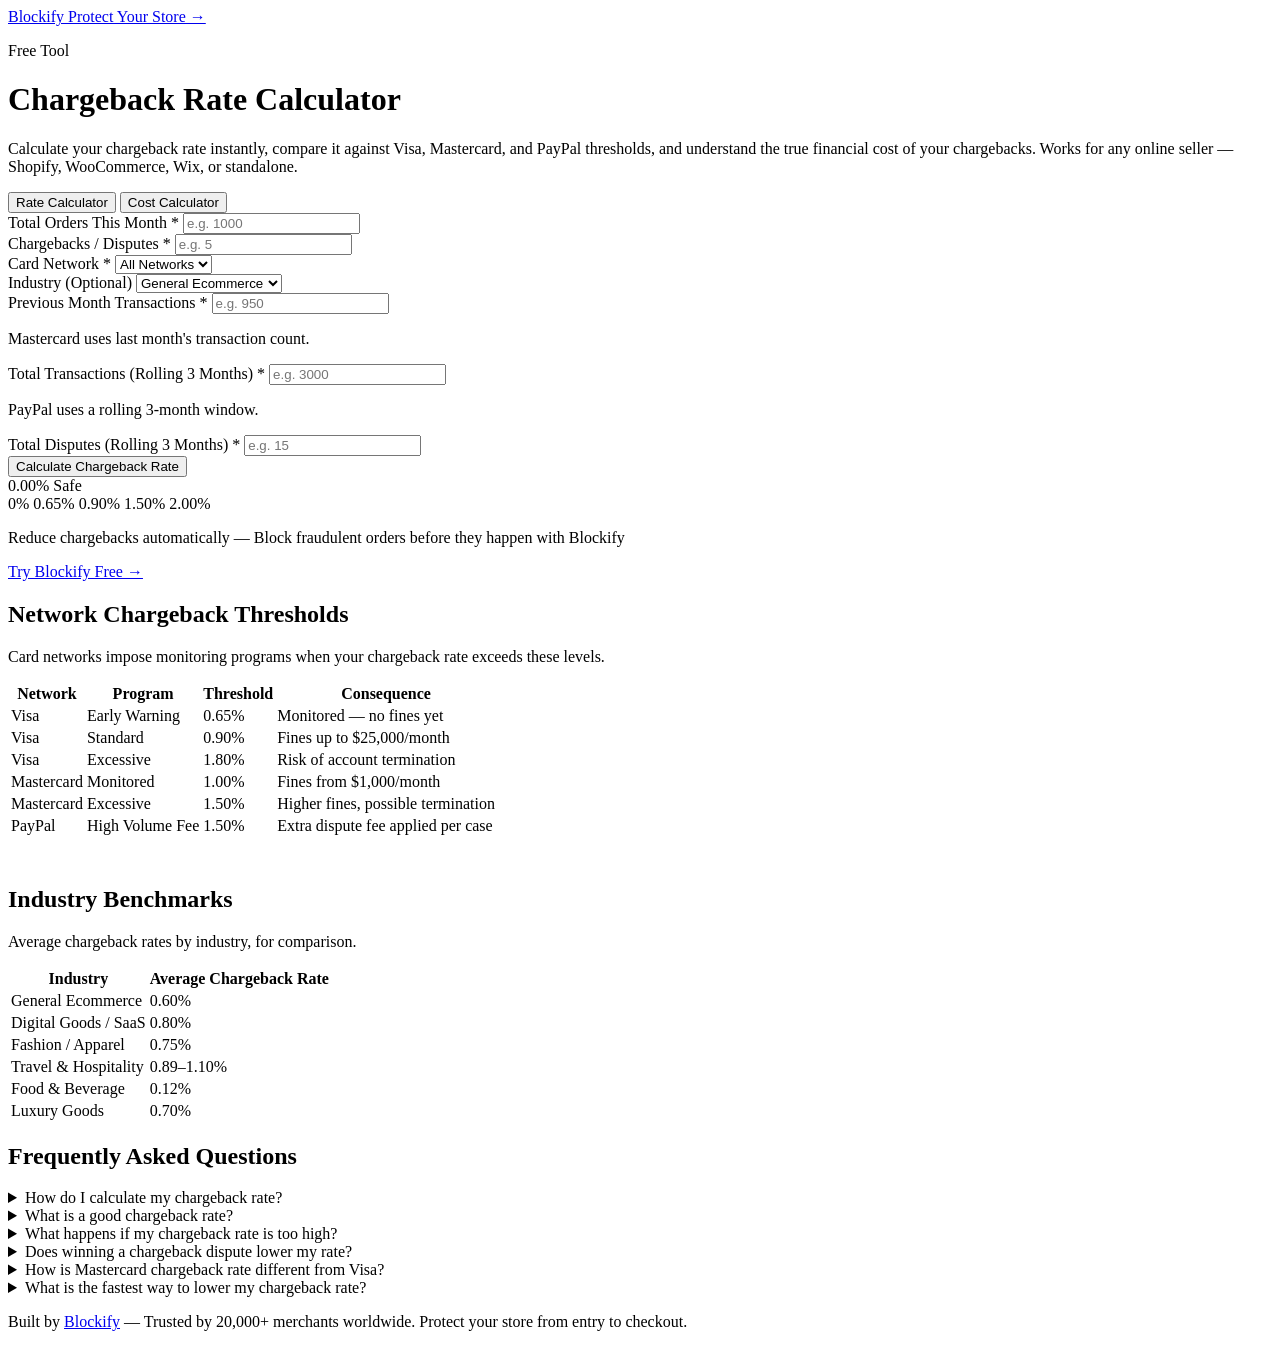
==== index.html @ bd4687a9 "feat: scaffold HTML structure and empty asset files Co-Authored-By: Claude Sonnet 4.6 <noreply@anthr" ====
<!DOCTYPE html>
<html lang="en">
<head>
  <meta charset="UTF-8">
  <meta name="viewport" content="width=device-width, initial-scale=1.0">
  <title>Chargeback Rate Calculator — Free Tool for Online Sellers | Blockify</title>
  <meta name="description" content="Calculate your chargeback rate instantly. See if you're above Visa or Mastercard thresholds. Free tool — no signup needed.">
  <meta name="robots" content="index, follow">
  <link rel="canonical" href="https://blockifyapp.com/chargeback-rate-calculator">
  <link rel="preconnect" href="https://fonts.googleapis.com">
  <link rel="preconnect" href="https://fonts.gstatic.com" crossorigin>
  <link href="https://fonts.googleapis.com/css2?family=Syne:wght@600;700;800&family=DM+Sans:wght@400;500;600;700&display=swap" rel="stylesheet">
  <link rel="stylesheet" href="css/styles.css">
</head>
<body>

  <!-- Sticky Navigation -->
  <nav class="nav" id="nav">
    <div class="nav__container">
      <a href="https://blockifyapp.com" class="nav__logo" aria-label="Blockify Home">
        <span class="nav__wordmark">Blockify</span>
      </a>
      <a href="https://apps.shopify.com/blockify" class="nav__cta" target="_blank" rel="noopener">
        Protect Your Store &rarr;
      </a>
    </div>
  </nav>

  <!-- Hero / H1 Section -->
  <header class="hero">
    <div class="container">
      <p class="hero__label">Free Tool</p>
      <h1 class="hero__title">Chargeback Rate Calculator</h1>
      <p class="hero__subtitle">
        Calculate your chargeback rate instantly, compare it against Visa, Mastercard, and PayPal thresholds, and understand the true financial cost of your chargebacks. Works for any online seller — Shopify, WooCommerce, Wix, or standalone.
      </p>
    </div>
  </header>

  <!-- Calculator Widget -->
  <main class="calculator-section">
    <div class="container">
      <div class="calculator" id="calculator">

        <!-- Tab Navigation -->
        <div class="calculator__tabs" role="tablist">
          <button class="calculator__tab calculator__tab--active" role="tab" aria-selected="true" aria-controls="panel-rate" id="tab-rate" data-tab="rate">
            Rate Calculator
          </button>
          <button class="calculator__tab" role="tab" aria-selected="false" aria-controls="panel-cost" id="tab-cost" data-tab="cost">
            Cost Calculator
          </button>
        </div>

        <!-- Tab 1: Rate Calculator -->
        <div class="calculator__panel calculator__panel--active" role="tabpanel" id="panel-rate" aria-labelledby="tab-rate">
          <form class="calculator__form" id="form-rate" novalidate>
            <div class="form-grid">

              <div class="form-group">
                <label for="total-orders" class="form-label">Total Orders This Month <span class="form-required">*</span></label>
                <input type="number" id="total-orders" class="form-input" min="0" step="1" placeholder="e.g. 1000" required>
              </div>

              <div class="form-group">
                <label for="chargebacks" class="form-label">Chargebacks / Disputes <span class="form-required">*</span></label>
                <input type="number" id="chargebacks" class="form-input" min="0" step="1" placeholder="e.g. 5" required>
              </div>

              <div class="form-group">
                <label for="card-network" class="form-label">Card Network <span class="form-required">*</span></label>
                <select id="card-network" class="form-select" required>
                  <option value="all">All Networks</option>
                  <option value="visa">Visa</option>
                  <option value="mastercard">Mastercard</option>
                  <option value="paypal">PayPal</option>
                </select>
              </div>

              <div class="form-group">
                <label for="industry" class="form-label">Industry <span class="form-optional">(Optional)</span></label>
                <select id="industry" class="form-select">
                  <option value="general">General Ecommerce</option>
                  <option value="digital">Digital Goods / SaaS</option>
                  <option value="fashion">Fashion / Apparel</option>
                  <option value="travel">Travel &amp; Hospitality</option>
                  <option value="food">Food &amp; Beverage</option>
                  <option value="luxury">Luxury Goods</option>
                </select>
              </div>

              <!-- Mastercard: previous month transactions (shown conditionally) -->
              <div class="form-group form-group--hidden" id="prev-month-group">
                <label for="prev-month-orders" class="form-label">Previous Month Transactions <span class="form-required">*</span></label>
                <input type="number" id="prev-month-orders" class="form-input" min="0" step="1" placeholder="e.g. 950">
                <p class="form-hint">Mastercard uses last month's transaction count.</p>
              </div>

              <!-- PayPal: 3-month totals (shown conditionally) -->
              <div class="form-group form-group--hidden" id="paypal-orders-group">
                <label for="paypal-total-orders" class="form-label">Total Transactions (Rolling 3 Months) <span class="form-required">*</span></label>
                <input type="number" id="paypal-total-orders" class="form-input" min="0" step="1" placeholder="e.g. 3000">
                <p class="form-hint">PayPal uses a rolling 3-month window.</p>
              </div>

              <div class="form-group form-group--hidden" id="paypal-disputes-group">
                <label for="paypal-total-disputes" class="form-label">Total Disputes (Rolling 3 Months) <span class="form-required">*</span></label>
                <input type="number" id="paypal-total-disputes" class="form-input" min="0" step="1" placeholder="e.g. 15">
              </div>

            </div>

            <button type="submit" class="btn btn--primary" id="btn-calculate-rate">Calculate Chargeback Rate</button>
          </form>

          <!-- Rate Result (hidden until calculated) -->
          <div class="result result--hidden" id="result-rate">
            <div class="result__rate">
              <span class="result__percentage" id="rate-percentage">0.00%</span>
              <span class="result__verdict" id="rate-verdict">Safe</span>
            </div>

            <!-- Visual Gauge -->
            <div class="gauge" id="rate-gauge">
              <div class="gauge__track">
                <div class="gauge__fill" id="gauge-fill"></div>
                <div class="gauge__marker" id="gauge-marker"></div>
              </div>
              <div class="gauge__labels">
                <span>0%</span>
                <span>0.65%</span>
                <span>0.90%</span>
                <span>1.50%</span>
                <span>2.00%</span>
              </div>
            </div>

            <!-- Threshold Cards -->
            <div class="threshold-cards" id="threshold-cards">
              <!-- Populated by JS -->
            </div>

            <!-- CTA Block -->
            <div class="cta-block">
              <p class="cta-block__text">Reduce chargebacks automatically — Block fraudulent orders before they happen with Blockify</p>
              <a href="https://apps.shopify.com/blockify" class="btn btn--cta" target="_blank" rel="noopener">Try Blockify Free &rarr;</a>
            </div>
          </div>
        </div>

        <!-- Tab 2: Cost Calculator -->
        <div class="calculator__panel" role="tabpanel" id="panel-cost" aria-labelledby="tab-cost" hidden>
          <form class="calculator__form" id="form-cost" novalidate>
            <div class="form-grid">

              <div class="form-group">
                <label for="monthly-revenue" class="form-label">Monthly Revenue ($) <span class="form-required">*</span></label>
                <input type="number" id="monthly-revenue" class="form-input" min="0" step="0.01" placeholder="e.g. 50000" required>
              </div>

              <div class="form-group">
                <label for="monthly-chargebacks" class="form-label">Chargebacks per Month <span class="form-required">*</span></label>
                <input type="number" id="monthly-chargebacks" class="form-input" min="0" step="1" placeholder="e.g. 10" required>
              </div>

              <div class="form-group">
                <label for="avg-order-value" class="form-label">Average Order Value ($) <span class="form-required">*</span></label>
                <input type="number" id="avg-order-value" class="form-input" min="0" step="0.01" placeholder="e.g. 75" required>
              </div>

              <div class="form-group">
                <label for="chargeback-fee" class="form-label">Chargeback Fee per Case ($) <span class="form-required">*</span></label>
                <input type="number" id="chargeback-fee" class="form-input" min="0" step="0.01" placeholder="25" value="25" required>
                <p class="form-hint">Default: $25. Stripe: $15, Banks: $25–$100.</p>
              </div>

            </div>

            <button type="submit" class="btn btn--primary" id="btn-calculate-cost">Calculate True Cost</button>
          </form>

          <!-- Cost Result (hidden until calculated) -->
          <div class="result result--hidden" id="result-cost">
            <div class="cost-cards">
              <div class="cost-card">
                <p class="cost-card__label">Direct Loss / Month</p>
                <p class="cost-card__value" id="cost-direct">$0</p>
              </div>
              <div class="cost-card cost-card--highlight">
                <p class="cost-card__label">True Cost / Month</p>
                <p class="cost-card__value" id="cost-true">$0</p>
              </div>
              <div class="cost-card">
                <p class="cost-card__label">Annual Loss Estimate</p>
                <p class="cost-card__value" id="cost-annual">$0</p>
              </div>
              <div class="cost-card">
                <p class="cost-card__label">% of Revenue Lost</p>
                <p class="cost-card__value" id="cost-revenue-pct">0%</p>
              </div>
            </div>

            <!-- Hidden Cost Info Box -->
            <div class="info-box">
              <p class="info-box__title">Why is the "true cost" so much higher?</p>
              <p class="info-box__text">
                According to LexisNexis (2024), every $1 lost to fraud actually costs merchants $4.61 when you factor in lost merchandise, shipping, processing fees, operational costs, and penalty fees. This multiplier is applied to the order value portion of each chargeback.
              </p>
            </div>

            <!-- CTA Block -->
            <div class="cta-block">
              <p class="cta-block__text">Reduce chargebacks automatically — Block fraudulent orders before they happen with Blockify</p>
              <a href="https://apps.shopify.com/blockify" class="btn btn--cta" target="_blank" rel="noopener">Try Blockify Free &rarr;</a>
            </div>
          </div>
        </div>

      </div>
    </div>
  </main>

  <!-- Reference Tables Section -->
  <section class="reference-section" id="thresholds">
    <div class="container">
      <h2 class="section-title">Network Chargeback Thresholds</h2>
      <p class="section-subtitle">Card networks impose monitoring programs when your chargeback rate exceeds these levels.</p>
      <div class="table-wrapper">
        <table class="data-table" id="table-thresholds">
          <thead>
            <tr>
              <th>Network</th>
              <th>Program</th>
              <th>Threshold</th>
              <th>Consequence</th>
            </tr>
          </thead>
          <tbody>
            <tr>
              <td>Visa</td>
              <td>Early Warning</td>
              <td>0.65%</td>
              <td>Monitored — no fines yet</td>
            </tr>
            <tr>
              <td>Visa</td>
              <td>Standard</td>
              <td>0.90%</td>
              <td>Fines up to $25,000/month</td>
            </tr>
            <tr>
              <td>Visa</td>
              <td>Excessive</td>
              <td>1.80%</td>
              <td>Risk of account termination</td>
            </tr>
            <tr>
              <td>Mastercard</td>
              <td>Monitored</td>
              <td>1.00%</td>
              <td>Fines from $1,000/month</td>
            </tr>
            <tr>
              <td>Mastercard</td>
              <td>Excessive</td>
              <td>1.50%</td>
              <td>Higher fines, possible termination</td>
            </tr>
            <tr>
              <td>PayPal</td>
              <td>High Volume Fee</td>
              <td>1.50%</td>
              <td>Extra dispute fee applied per case</td>
            </tr>
          </tbody>
        </table>
      </div>

      <h2 class="section-title" style="margin-top: 3rem;">Industry Benchmarks</h2>
      <p class="section-subtitle">Average chargeback rates by industry, for comparison.</p>
      <div class="table-wrapper">
        <table class="data-table" id="table-benchmarks">
          <thead>
            <tr>
              <th>Industry</th>
              <th>Average Chargeback Rate</th>
            </tr>
          </thead>
          <tbody>
            <tr><td>General Ecommerce</td><td>0.60%</td></tr>
            <tr><td>Digital Goods / SaaS</td><td>0.80%</td></tr>
            <tr><td>Fashion / Apparel</td><td>0.75%</td></tr>
            <tr><td>Travel &amp; Hospitality</td><td>0.89–1.10%</td></tr>
            <tr><td>Food &amp; Beverage</td><td>0.12%</td></tr>
            <tr><td>Luxury Goods</td><td>0.70%</td></tr>
          </tbody>
        </table>
      </div>
    </div>
  </section>

  <!-- FAQ Section -->
  <section class="faq-section" id="faq">
    <div class="container">
      <h2 class="section-title">Frequently Asked Questions</h2>
      <div class="faq-list" id="faq-list">

        <details class="faq-item">
          <summary class="faq-question">How do I calculate my chargeback rate?</summary>
          <p class="faq-answer">Divide the number of chargebacks by the total number of transactions in the same period, then multiply by 100. Visa uses the current month's transactions; Mastercard uses the previous month's count.</p>
        </details>

        <details class="faq-item">
          <summary class="faq-question">What is a good chargeback rate?</summary>
          <p class="faq-answer">For most ecommerce sellers, keeping your rate below 0.65% is the safe zone. Between 0.65% and 0.90% is a warning zone for Visa. Above 0.90% places you in Visa's standard monitoring program, which carries financial penalties.</p>
        </details>

        <details class="faq-item">
          <summary class="faq-question">What happens if my chargeback rate is too high?</summary>
          <p class="faq-answer">Card networks place you in a monitoring program with monthly fines — Visa can charge up to $25,000/month, Mastercard starts at $1,000/month. Persistent high rates can result in your merchant account being terminated.</p>
        </details>

        <details class="faq-item">
          <summary class="faq-question">Does winning a chargeback dispute lower my rate?</summary>
          <p class="faq-answer">No. Card networks count every chargeback filed against you, regardless of outcome. This is why preventing chargebacks from being filed in the first place is far more valuable than winning disputes after the fact.</p>
        </details>

        <details class="faq-item">
          <summary class="faq-question">How is Mastercard chargeback rate different from Visa?</summary>
          <p class="faq-answer">Mastercard divides chargebacks filed this month by transactions processed last month. Visa divides chargebacks this month by transactions this month. This means a sudden increase in orders (e.g. after a sale) can cause your Mastercard rate to spike the following month.</p>
        </details>

        <details class="faq-item">
          <summary class="faq-question">What is the fastest way to lower my chargeback rate?</summary>
          <p class="faq-answer">Block high-risk orders before fulfillment using fraud prevention tools, use IP and email verification at checkout, set up chargeback alert services to refund before disputes escalate, and ensure clear billing descriptors so customers recognize charges.</p>
        </details>

      </div>
    </div>
  </section>

  <!-- Footer -->
  <footer class="footer">
    <div class="container">
      <p class="footer__text">
        Built by <a href="https://blockifyapp.com" class="footer__link">Blockify</a> — Trusted by 20,000+ merchants worldwide. Protect your store from entry to checkout.
      </p>
    </div>
  </footer>

  <script src="js/thresholds.js"></script>
  <script src="js/calculator.js"></script>
  <script src="js/analytics.js"></script>
  <script src="js/ui.js"></script>

</body>
</html>
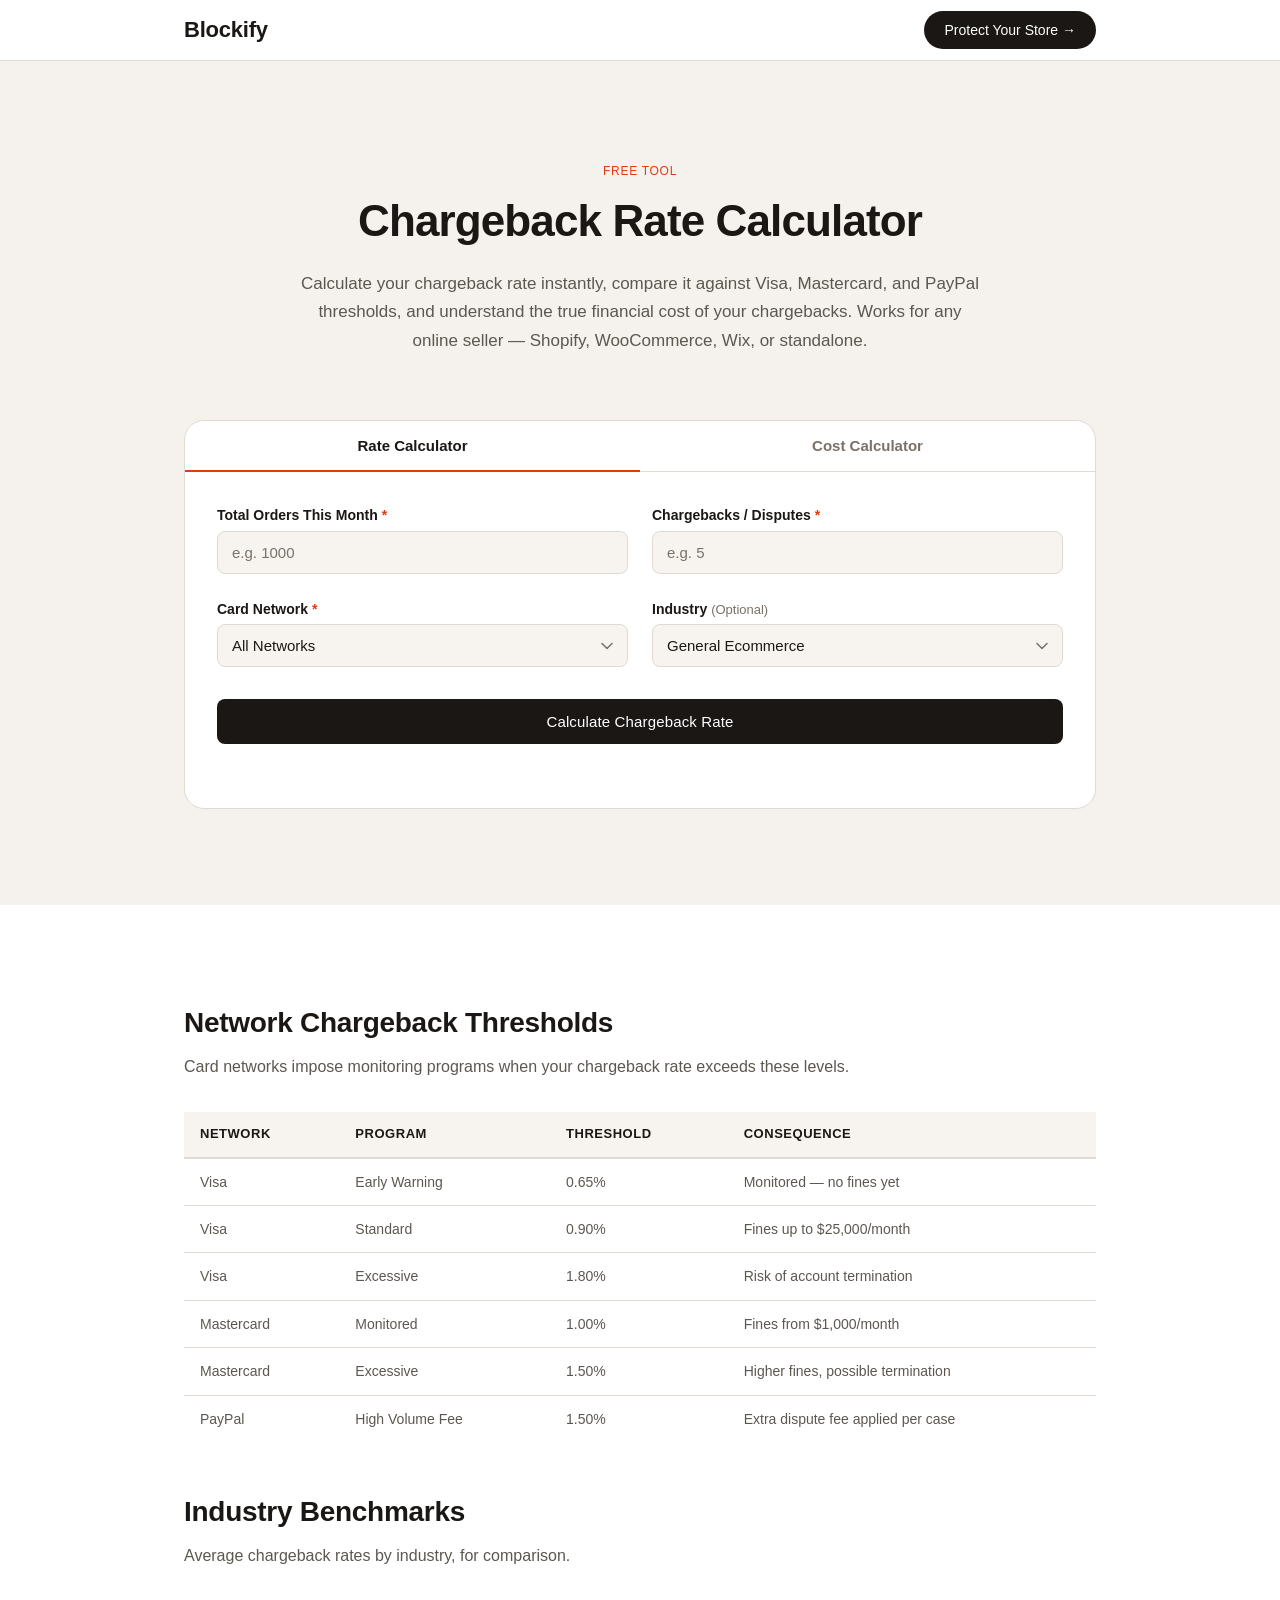
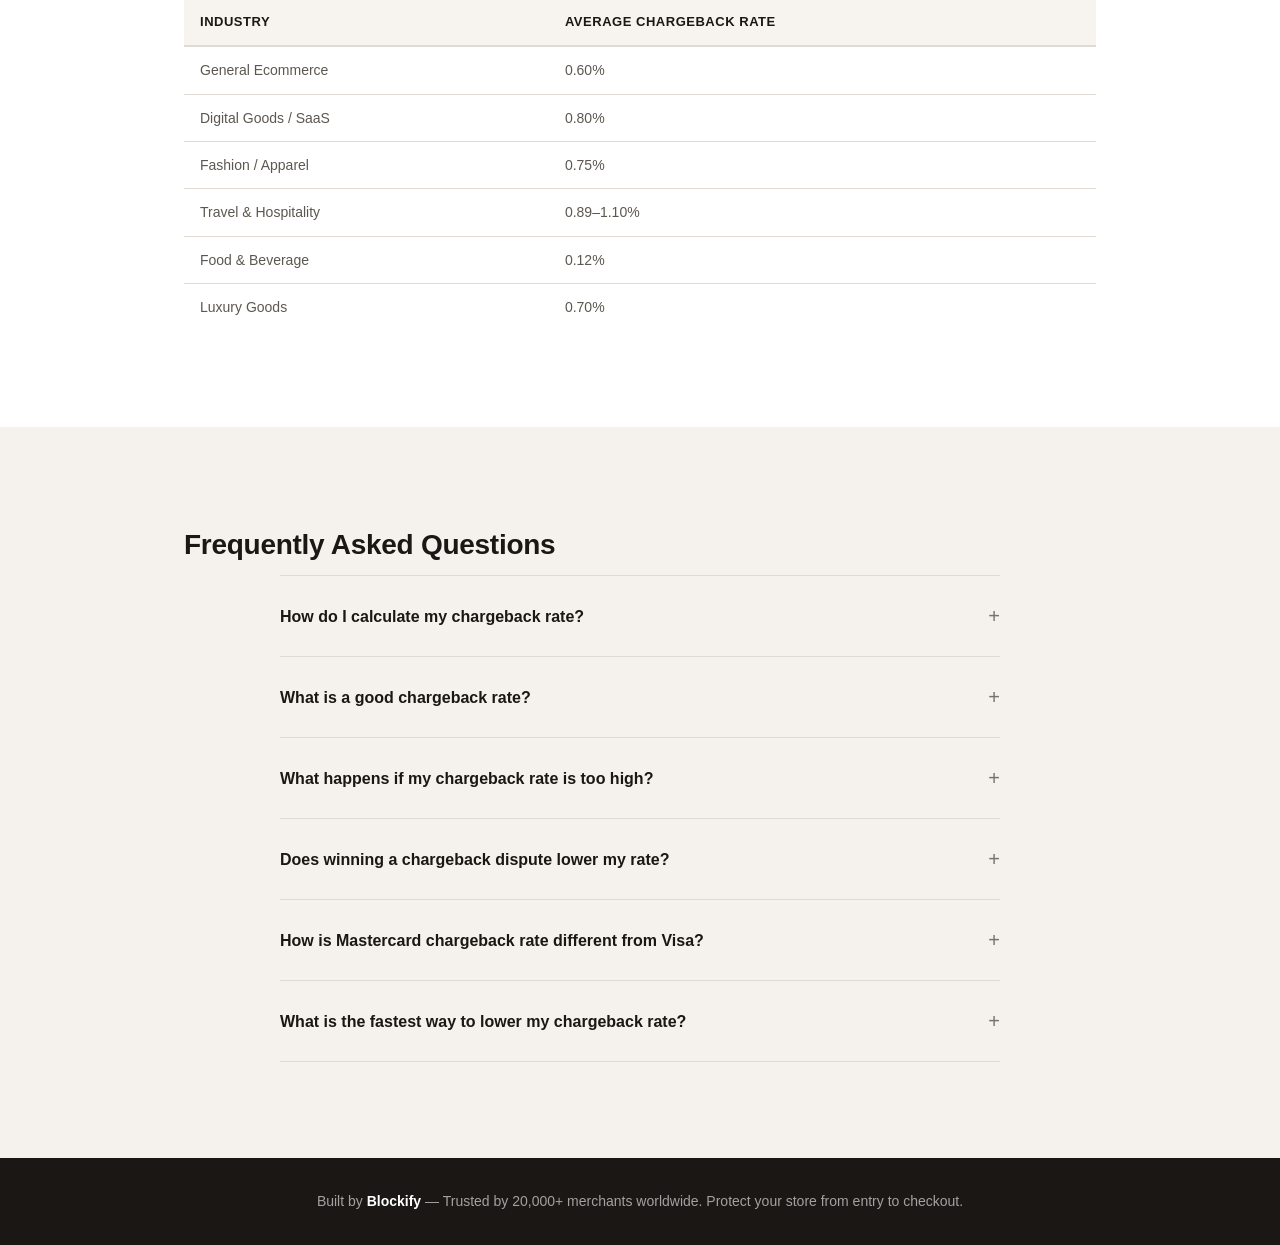
==== commit 2302f289: "fix: suppress favicon 404 with empty data URI" ====
--- a/index.html
+++ b/index.html
@@ -10,6 +10,7 @@
   <link rel="preconnect" href="https://fonts.googleapis.com">
   <link rel="preconnect" href="https://fonts.gstatic.com" crossorigin>
   <link href="https://fonts.googleapis.com/css2?family=Syne:wght@600;700;800&family=DM+Sans:wght@400;500;600;700&display=swap" rel="stylesheet">
+  <link rel="icon" href="data:,">
   <link rel="stylesheet" href="css/styles.css">
 </head>
 <body>
--- a/css/styles.css
+++ b/css/styles.css
@@ -0,0 +1,811 @@
+/* ============================================================
+   Blockify Chargeback Rate Calculator — Styles
+   Brand: Blockify Brand Guidelines v1.0
+   Fonts: Syne (headings), DM Sans (body)
+   ============================================================ */
+
+/* ── CSS Custom Properties (Brand Tokens) ── */
+
+:root {
+  /* Primary */
+  --ink: #1A1714;
+  --accent-orange: #E8390E;
+  --bg: #F5F2ED;
+  --white: #FFFFFF;
+
+  /* Secondary */
+  --text-muted: #7A7168;
+  --border: #E0DAD2;
+  --success: #1A7F4E;
+  --info-blue: #185FA5;
+  --ink-secondary: #5C5750;
+  --surface: #F7F4F0;
+
+  /* Semantic */
+  --danger: #C41C00;
+  --warning-amber: #B85C00;
+
+  /* Typography */
+  --font-display: 'Syne', sans-serif;
+  --font-body: 'DM Sans', sans-serif;
+
+  /* Spacing */
+  --space-xs: 4px;
+  --space-sm: 8px;
+  --space-md: 16px;
+  --space-lg: 24px;
+  --space-xl: 32px;
+  --space-2xl: 48px;
+  --space-3xl: 64px;
+  --space-4xl: 96px;
+
+  /* Radius */
+  --radius-sm: 8px;
+  --radius-md: 12px;
+  --radius-lg: 20px;
+}
+
+/* ── Reset ── */
+
+*,
+*::before,
+*::after {
+  box-sizing: border-box;
+  margin: 0;
+  padding: 0;
+}
+
+html {
+  scroll-behavior: smooth;
+  -webkit-font-smoothing: antialiased;
+  -moz-osx-font-smoothing: grayscale;
+}
+
+body {
+  font-family: var(--font-body);
+  font-size: 16px;
+  line-height: 1.6;
+  color: var(--ink);
+  background-color: var(--bg);
+}
+
+img, svg {
+  display: block;
+  max-width: 100%;
+}
+
+a {
+  color: var(--ink);
+  text-decoration: none;
+}
+
+/* ── Container ── */
+
+.container {
+  max-width: 960px;
+  margin: 0 auto;
+  padding: 0 var(--space-lg);
+}
+
+/* ── Navigation (Sticky) ── */
+
+.nav {
+  position: sticky;
+  top: 0;
+  z-index: 100;
+  background-color: var(--white);
+  border-bottom: 1px solid var(--border);
+}
+
+.nav__container {
+  max-width: 960px;
+  margin: 0 auto;
+  padding: 0 var(--space-lg);
+  display: flex;
+  align-items: center;
+  justify-content: space-between;
+  height: 60px;
+}
+
+.nav__logo {
+  display: flex;
+  align-items: center;
+  gap: var(--space-sm);
+}
+
+.nav__wordmark {
+  font-family: var(--font-display);
+  font-weight: 800;
+  font-size: 22px;
+  color: var(--ink);
+  letter-spacing: -0.01em;
+}
+
+.nav__cta {
+  display: inline-flex;
+  align-items: center;
+  padding: 8px 20px;
+  background-color: var(--ink);
+  color: var(--white);
+  font-family: var(--font-body);
+  font-size: 14px;
+  font-weight: 500;
+  border-radius: 99px;
+  transition: background-color 0.2s ease;
+}
+
+.nav__cta:hover {
+  background-color: var(--accent-orange);
+  color: var(--white);
+}
+
+/* ── Hero Section ── */
+
+.hero {
+  padding: var(--space-4xl) 0 var(--space-3xl);
+  text-align: center;
+}
+
+.hero__label {
+  display: inline-block;
+  font-family: var(--font-body);
+  font-size: 12px;
+  font-weight: 500;
+  text-transform: uppercase;
+  letter-spacing: 0.06em;
+  color: var(--accent-orange);
+  margin-bottom: var(--space-md);
+}
+
+.hero__title {
+  font-family: var(--font-display);
+  font-size: 44px;
+  font-weight: 800;
+  color: var(--ink);
+  letter-spacing: -0.02em;
+  line-height: 1.1;
+  margin-bottom: var(--space-lg);
+}
+
+.hero__subtitle {
+  font-size: 17px;
+  line-height: 1.7;
+  color: var(--ink-secondary);
+  max-width: 680px;
+  margin: 0 auto;
+}
+
+/* ── Calculator Section ── */
+
+.calculator-section {
+  padding: 0 0 var(--space-4xl);
+}
+
+.calculator {
+  background-color: var(--white);
+  border: 1px solid var(--border);
+  border-radius: var(--radius-lg);
+  overflow: hidden;
+}
+
+/* ── Tabs ── */
+
+.calculator__tabs {
+  display: flex;
+  border-bottom: 1px solid var(--border);
+}
+
+.calculator__tab {
+  flex: 1;
+  padding: var(--space-md) var(--space-lg);
+  font-family: var(--font-body);
+  font-size: 15px;
+  font-weight: 600;
+  color: var(--text-muted);
+  background: none;
+  border: none;
+  cursor: pointer;
+  transition: color 0.2s ease, border-color 0.2s ease;
+  border-bottom: 2px solid transparent;
+  margin-bottom: -1px;
+}
+
+.calculator__tab:hover {
+  color: var(--ink);
+}
+
+.calculator__tab--active {
+  color: var(--ink);
+  border-bottom-color: var(--accent-orange);
+}
+
+/* ── Panels ── */
+
+.calculator__panel {
+  display: none;
+  padding: var(--space-xl);
+}
+
+.calculator__panel--active {
+  display: block;
+}
+
+/* ── Form ── */
+
+.calculator__form {
+  margin-bottom: var(--space-xl);
+}
+
+.form-grid {
+  display: grid;
+  grid-template-columns: 1fr 1fr;
+  gap: var(--space-lg);
+  margin-bottom: var(--space-xl);
+}
+
+.form-group {
+  display: flex;
+  flex-direction: column;
+  gap: var(--space-xs);
+}
+
+.form-group--hidden {
+  display: none;
+}
+
+.form-label {
+  font-size: 14px;
+  font-weight: 600;
+  color: var(--ink);
+}
+
+.form-required {
+  color: var(--accent-orange);
+}
+
+.form-optional {
+  font-weight: 400;
+  color: var(--text-muted);
+  font-size: 13px;
+}
+
+.form-input,
+.form-select {
+  padding: 12px 14px;
+  font-family: var(--font-body);
+  font-size: 15px;
+  color: var(--ink);
+  background-color: var(--surface);
+  border: 1px solid var(--border);
+  border-radius: var(--radius-sm);
+  transition: border-color 0.2s ease, box-shadow 0.2s ease;
+  appearance: none;
+  -webkit-appearance: none;
+}
+
+.form-input:focus,
+.form-select:focus {
+  outline: none;
+  border-color: var(--accent-orange);
+  box-shadow: 0 0 0 3px rgba(232, 57, 14, 0.1);
+}
+
+.form-input::placeholder {
+  color: var(--text-muted);
+}
+
+.form-select {
+  background-image: url("data:image/svg+xml,%3Csvg xmlns='http://www.w3.org/2000/svg' width='12' height='8' fill='none'%3E%3Cpath d='M1 1.5l5 5 5-5' stroke='%237A7168' stroke-width='1.5' stroke-linecap='round' stroke-linejoin='round'/%3E%3C/svg%3E");
+  background-repeat: no-repeat;
+  background-position: right 14px center;
+  padding-right: 36px;
+}
+
+.form-hint {
+  font-size: 13px;
+  color: var(--text-muted);
+  line-height: 1.5;
+}
+
+/* ── Buttons ── */
+
+.btn {
+  display: inline-flex;
+  align-items: center;
+  justify-content: center;
+  font-family: var(--font-body);
+  font-size: 15px;
+  font-weight: 500;
+  letter-spacing: 0.01em;
+  border: none;
+  cursor: pointer;
+  transition: background-color 0.2s ease, transform 0.1s ease;
+}
+
+.btn:active {
+  transform: scale(0.98);
+}
+
+.btn--primary {
+  width: 100%;
+  padding: 14px var(--space-xl);
+  background-color: var(--ink);
+  color: var(--white);
+  border-radius: var(--radius-sm);
+}
+
+.btn--primary:hover {
+  background-color: var(--accent-orange);
+}
+
+.btn--cta {
+  padding: 14px 28px;
+  background-color: var(--accent-orange);
+  color: var(--white);
+  border-radius: var(--radius-sm);
+  font-weight: 600;
+}
+
+.btn--cta:hover {
+  background-color: #d03009;
+}
+
+/* ── Results ── */
+
+.result {
+  padding-top: var(--space-xl);
+  border-top: 1px solid var(--border);
+}
+
+.result--hidden {
+  display: none;
+}
+
+.result__rate {
+  text-align: center;
+  margin-bottom: var(--space-xl);
+}
+
+.result__percentage {
+  display: block;
+  font-family: var(--font-display);
+  font-size: 56px;
+  font-weight: 800;
+  line-height: 1.1;
+  letter-spacing: -0.02em;
+}
+
+.result__percentage--success { color: var(--success); }
+.result__percentage--warning { color: var(--warning-amber); }
+.result__percentage--danger  { color: var(--danger); }
+.result__percentage--muted   { color: var(--text-muted); }
+
+.result__verdict {
+  display: inline-block;
+  margin-top: var(--space-sm);
+  font-size: 16px;
+  font-weight: 600;
+  padding: 6px 16px;
+  border-radius: 99px;
+}
+
+.result__verdict--success {
+  color: var(--success);
+  background-color: rgba(26, 127, 78, 0.08);
+}
+
+.result__verdict--warning {
+  color: var(--warning-amber);
+  background-color: rgba(184, 92, 0, 0.08);
+}
+
+.result__verdict--danger {
+  color: var(--danger);
+  background-color: rgba(196, 28, 0, 0.08);
+}
+
+.result__verdict--muted {
+  color: var(--text-muted);
+  background-color: var(--surface);
+}
+
+/* ── Gauge ── */
+
+.gauge {
+  margin-bottom: var(--space-xl);
+}
+
+.gauge__track {
+  position: relative;
+  height: 12px;
+  background-color: var(--surface);
+  border-radius: 99px;
+  overflow: visible;
+}
+
+.gauge__fill {
+  position: absolute;
+  top: 0;
+  left: 0;
+  height: 100%;
+  border-radius: 99px;
+  transition: width 0.6s ease;
+}
+
+.gauge__fill--success { background-color: var(--success); }
+.gauge__fill--warning { background-color: var(--warning-amber); }
+.gauge__fill--danger  { background-color: var(--danger); }
+
+.gauge__marker {
+  position: absolute;
+  top: -4px;
+  width: 4px;
+  height: 20px;
+  background-color: var(--ink);
+  border-radius: 2px;
+  transform: translateX(-50%);
+  transition: left 0.6s ease;
+}
+
+.gauge__labels {
+  display: flex;
+  justify-content: space-between;
+  margin-top: var(--space-sm);
+  font-size: 12px;
+  color: var(--text-muted);
+}
+
+/* ── Threshold Cards ── */
+
+.threshold-cards {
+  display: grid;
+  grid-template-columns: repeat(auto-fit, minmax(180px, 1fr));
+  gap: var(--space-md);
+  margin-bottom: var(--space-xl);
+}
+
+.threshold-card {
+  padding: var(--space-md);
+  border-radius: var(--radius-md);
+  border: 1px solid var(--border);
+  text-align: center;
+}
+
+.threshold-card--below {
+  background-color: rgba(26, 127, 78, 0.04);
+  border-color: rgba(26, 127, 78, 0.2);
+}
+
+.threshold-card--above {
+  background-color: rgba(196, 28, 0, 0.04);
+  border-color: rgba(196, 28, 0, 0.2);
+}
+
+.threshold-card__program {
+  font-size: 13px;
+  font-weight: 500;
+  color: var(--text-muted);
+  margin-bottom: var(--space-xs);
+}
+
+.threshold-card__rate {
+  font-family: var(--font-display);
+  font-size: 24px;
+  font-weight: 700;
+  color: var(--ink);
+  margin-bottom: var(--space-xs);
+}
+
+.threshold-card__status {
+  font-size: 13px;
+  font-weight: 600;
+}
+
+.threshold-card--below .threshold-card__status {
+  color: var(--success);
+}
+
+.threshold-card--above .threshold-card__status {
+  color: var(--danger);
+}
+
+/* ── Cost Cards ── */
+
+.cost-cards {
+  display: grid;
+  grid-template-columns: 1fr 1fr;
+  gap: var(--space-md);
+  margin-bottom: var(--space-xl);
+}
+
+.cost-card {
+  padding: var(--space-lg);
+  background-color: var(--surface);
+  border-radius: var(--radius-md);
+  text-align: center;
+}
+
+.cost-card--highlight {
+  background-color: var(--ink);
+}
+
+.cost-card__label {
+  font-size: 13px;
+  font-weight: 500;
+  color: var(--text-muted);
+  margin-bottom: var(--space-sm);
+}
+
+.cost-card--highlight .cost-card__label {
+  color: rgba(255, 255, 255, 0.7);
+}
+
+.cost-card__value {
+  font-family: var(--font-display);
+  font-size: 28px;
+  font-weight: 700;
+  color: var(--ink);
+}
+
+.cost-card--highlight .cost-card__value {
+  color: var(--accent-orange);
+}
+
+/* ── Info Box ── */
+
+.info-box {
+  padding: var(--space-lg);
+  background-color: rgba(24, 95, 165, 0.05);
+  border-left: 3px solid var(--info-blue);
+  border-radius: 0 var(--radius-sm) var(--radius-sm) 0;
+  margin-bottom: var(--space-xl);
+}
+
+.info-box__title {
+  font-size: 15px;
+  font-weight: 600;
+  color: var(--ink);
+  margin-bottom: var(--space-sm);
+}
+
+.info-box__text {
+  font-size: 14px;
+  line-height: 1.7;
+  color: var(--ink-secondary);
+}
+
+/* ── CTA Block ── */
+
+.cta-block {
+  background-color: var(--ink);
+  padding: var(--space-xl);
+  border-radius: var(--radius-md);
+  text-align: center;
+}
+
+.cta-block__text {
+  color: rgba(255, 255, 255, 0.85);
+  font-size: 16px;
+  line-height: 1.6;
+  margin-bottom: var(--space-md);
+}
+
+/* ── Reference Section ── */
+
+.reference-section {
+  padding: var(--space-4xl) 0;
+  background-color: var(--white);
+}
+
+.section-title {
+  font-family: var(--font-display);
+  font-size: 28px;
+  font-weight: 700;
+  color: var(--ink);
+  letter-spacing: -0.01em;
+  margin-bottom: var(--space-sm);
+}
+
+.section-subtitle {
+  font-size: 16px;
+  color: var(--ink-secondary);
+  margin-bottom: var(--space-xl);
+}
+
+.table-wrapper {
+  overflow-x: auto;
+  -webkit-overflow-scrolling: touch;
+}
+
+.data-table {
+  width: 100%;
+  border-collapse: collapse;
+  font-size: 14px;
+}
+
+.data-table thead {
+  background-color: var(--surface);
+}
+
+.data-table th {
+  text-align: left;
+  padding: 12px 16px;
+  font-weight: 600;
+  color: var(--ink);
+  border-bottom: 2px solid var(--border);
+  font-size: 13px;
+  text-transform: uppercase;
+  letter-spacing: 0.04em;
+}
+
+.data-table td {
+  padding: 12px 16px;
+  border-bottom: 1px solid var(--border);
+  color: var(--ink-secondary);
+}
+
+.data-table tbody tr:last-child td {
+  border-bottom: none;
+}
+
+.data-table tbody tr:hover {
+  background-color: var(--surface);
+}
+
+/* ── FAQ Section ── */
+
+.faq-section {
+  padding: var(--space-4xl) 0;
+}
+
+.faq-list {
+  max-width: 720px;
+  margin: 0 auto;
+}
+
+.faq-item {
+  border-bottom: 1px solid var(--border);
+}
+
+.faq-item:first-child {
+  border-top: 1px solid var(--border);
+}
+
+.faq-question {
+  display: flex;
+  align-items: center;
+  justify-content: space-between;
+  padding: var(--space-lg) 0;
+  font-size: 16px;
+  font-weight: 600;
+  color: var(--ink);
+  cursor: pointer;
+  list-style: none;
+}
+
+.faq-question::-webkit-details-marker {
+  display: none;
+}
+
+.faq-question::after {
+  content: '+';
+  font-size: 20px;
+  font-weight: 400;
+  color: var(--text-muted);
+  transition: transform 0.2s ease;
+  flex-shrink: 0;
+  margin-left: var(--space-md);
+}
+
+.faq-item[open] .faq-question::after {
+  content: '\2212';
+}
+
+.faq-answer {
+  padding: 0 0 var(--space-lg);
+  font-size: 15px;
+  line-height: 1.7;
+  color: var(--ink-secondary);
+}
+
+/* ── Footer ── */
+
+.footer {
+  padding: var(--space-xl) 0;
+  background-color: var(--ink);
+  text-align: center;
+}
+
+.footer__text {
+  font-size: 14px;
+  color: rgba(255, 255, 255, 0.6);
+}
+
+.footer__link {
+  color: var(--white);
+  font-weight: 600;
+  transition: color 0.2s ease;
+}
+
+.footer__link:hover {
+  color: var(--accent-orange);
+}
+
+/* ── Responsive — Mobile (max-width: 600px) ── */
+
+@media (max-width: 600px) {
+  .hero {
+    padding: var(--space-3xl) 0 var(--space-2xl);
+  }
+
+  .hero__title {
+    font-size: 32px;
+  }
+
+  .hero__subtitle {
+    font-size: 15px;
+  }
+
+  .form-grid {
+    grid-template-columns: 1fr;
+    gap: var(--space-md);
+  }
+
+  .calculator__panel {
+    padding: var(--space-lg);
+  }
+
+  .calculator__tab {
+    font-size: 14px;
+    padding: var(--space-md);
+  }
+
+  .result__percentage {
+    font-size: 44px;
+  }
+
+  .threshold-cards {
+    grid-template-columns: 1fr;
+  }
+
+  .cost-cards {
+    grid-template-columns: 1fr;
+  }
+
+  .cost-card__value {
+    font-size: 24px;
+  }
+
+  .cta-block {
+    padding: var(--space-lg);
+  }
+
+  .section-title {
+    font-size: 24px;
+  }
+
+  .data-table {
+    font-size: 13px;
+  }
+
+  .data-table th,
+  .data-table td {
+    padding: 10px 12px;
+  }
+}
+
+/* ── Responsive — Tablet (max-width: 768px) ── */
+
+@media (max-width: 768px) and (min-width: 601px) {
+  .hero__title {
+    font-size: 36px;
+  }
+
+  .form-grid {
+    grid-template-columns: 1fr 1fr;
+  }
+
+  .threshold-cards {
+    grid-template-columns: 1fr 1fr;
+  }
+}
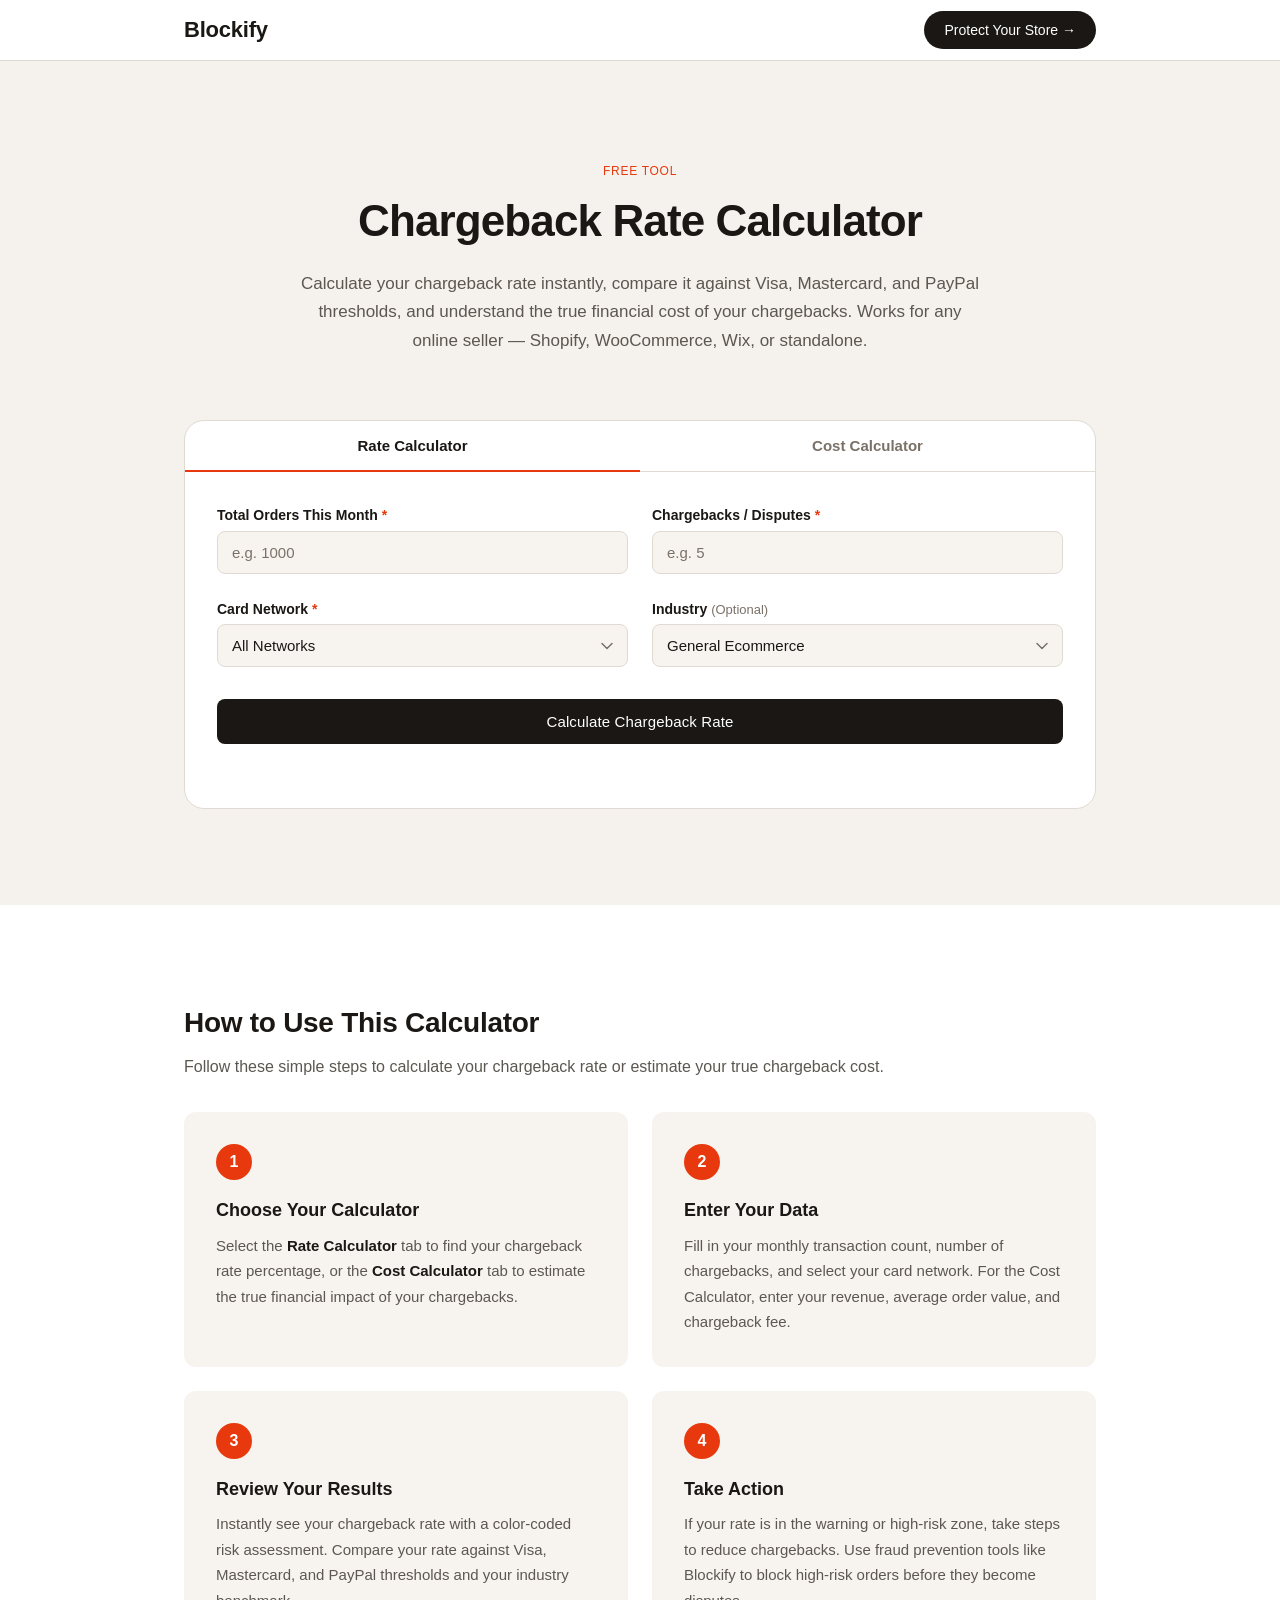
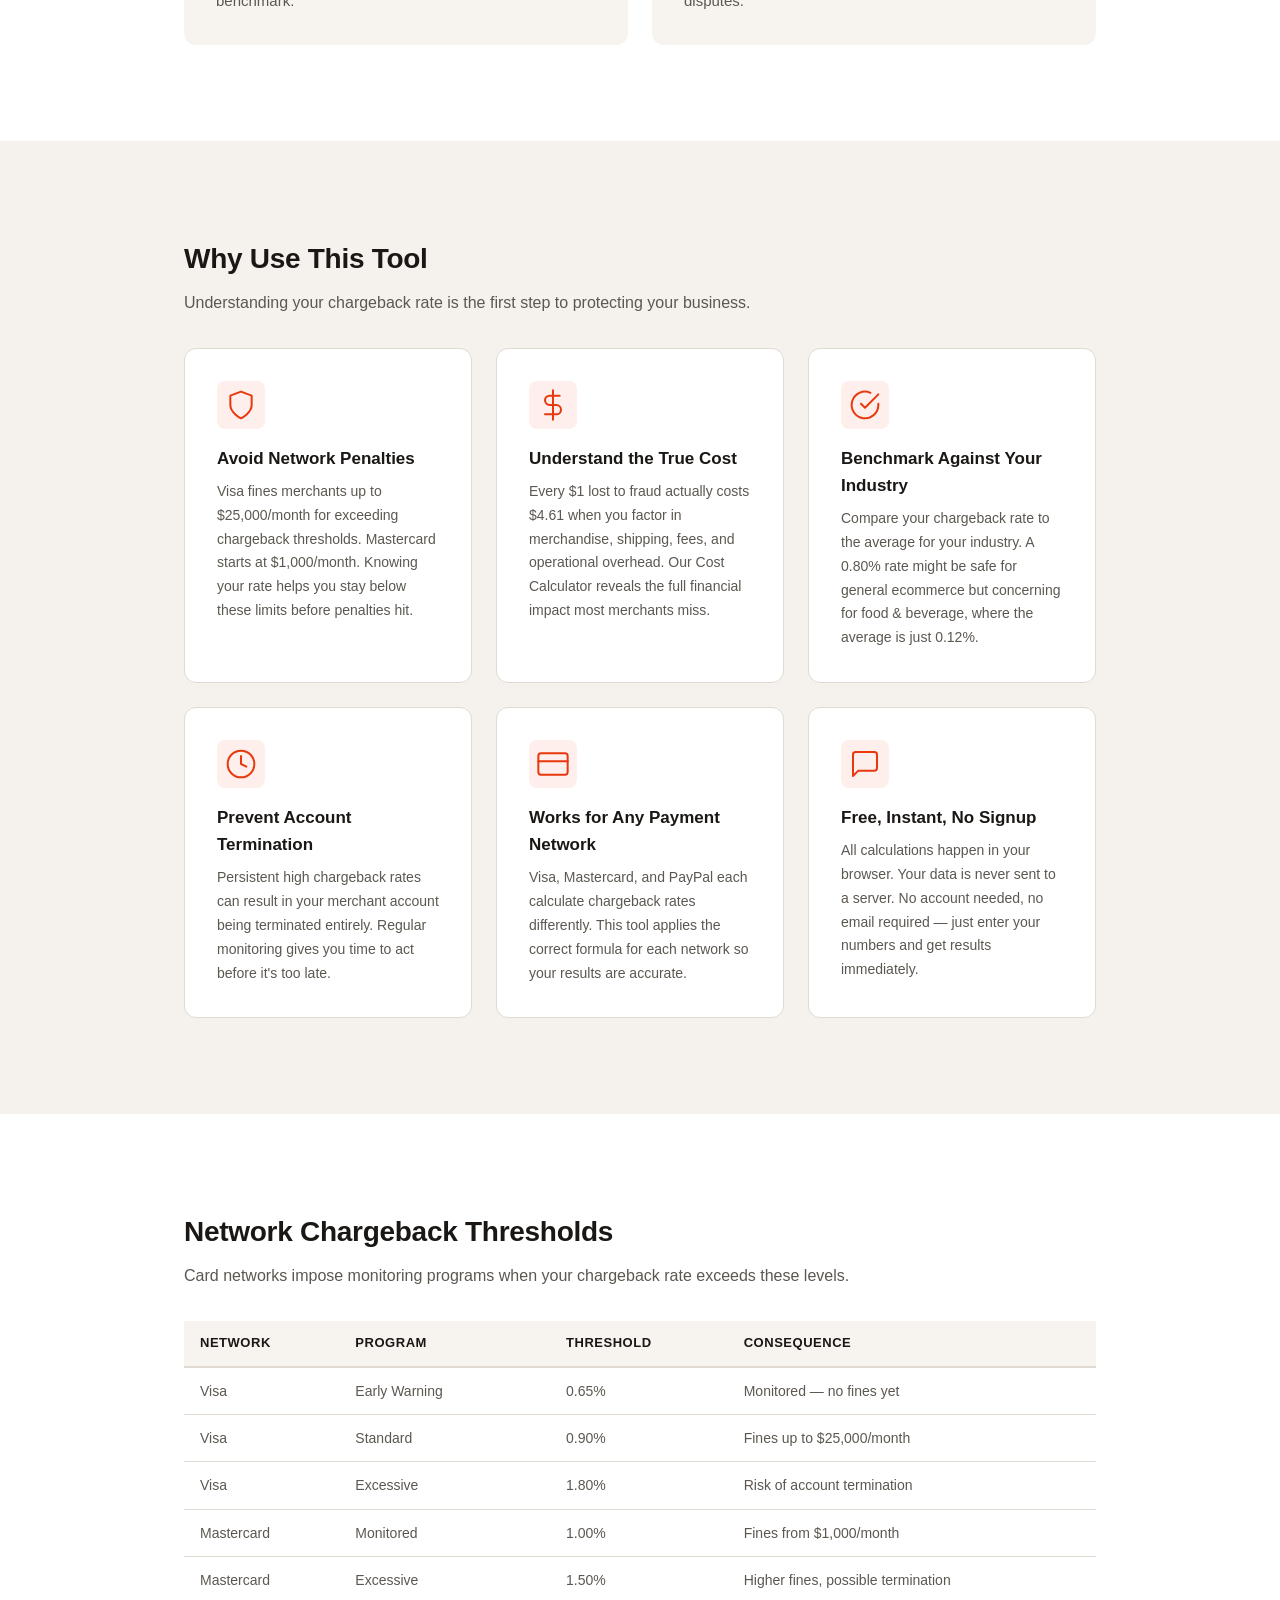
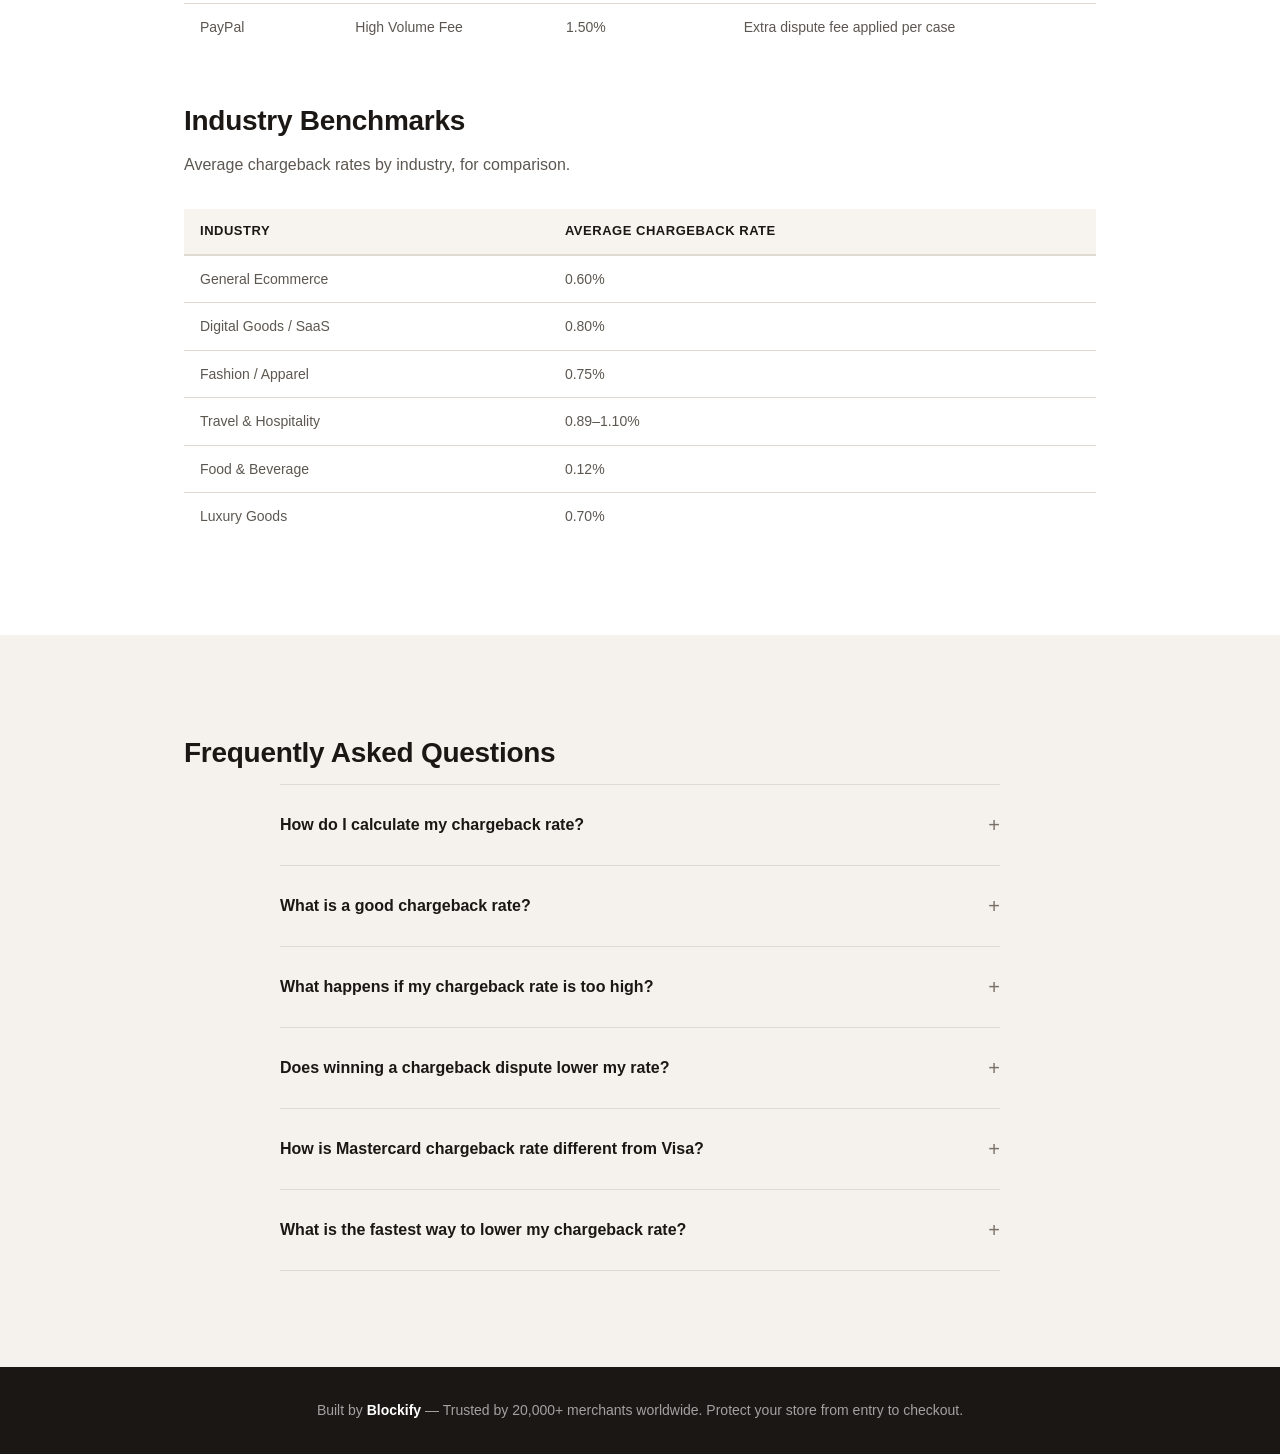
==== commit b134beec: "feat: add "How to Use" and "Why Use It" sections - How to Use: 4-step guide with numbered cards (cho" ====
--- a/index.html
+++ b/index.html
@@ -221,6 +221,100 @@
     </div>
   </main>
 
+  <!-- How to Use Section -->
+  <section class="how-to-section" id="how-to-use">
+    <div class="container">
+      <h2 class="section-title">How to Use This Calculator</h2>
+      <p class="section-subtitle">Follow these simple steps to calculate your chargeback rate or estimate your true chargeback cost.</p>
+      <div class="steps-grid">
+
+        <div class="step-card">
+          <div class="step-card__number">1</div>
+          <h3 class="step-card__title">Choose Your Calculator</h3>
+          <p class="step-card__text">Select the <strong>Rate Calculator</strong> tab to find your chargeback rate percentage, or the <strong>Cost Calculator</strong> tab to estimate the true financial impact of your chargebacks.</p>
+        </div>
+
+        <div class="step-card">
+          <div class="step-card__number">2</div>
+          <h3 class="step-card__title">Enter Your Data</h3>
+          <p class="step-card__text">Fill in your monthly transaction count, number of chargebacks, and select your card network. For the Cost Calculator, enter your revenue, average order value, and chargeback fee.</p>
+        </div>
+
+        <div class="step-card">
+          <div class="step-card__number">3</div>
+          <h3 class="step-card__title">Review Your Results</h3>
+          <p class="step-card__text">Instantly see your chargeback rate with a color-coded risk assessment. Compare your rate against Visa, Mastercard, and PayPal thresholds and your industry benchmark.</p>
+        </div>
+
+        <div class="step-card">
+          <div class="step-card__number">4</div>
+          <h3 class="step-card__title">Take Action</h3>
+          <p class="step-card__text">If your rate is in the warning or high-risk zone, take steps to reduce chargebacks. Use fraud prevention tools like Blockify to block high-risk orders before they become disputes.</p>
+        </div>
+
+      </div>
+    </div>
+  </section>
+
+  <!-- Why Use This Tool Section -->
+  <section class="why-section" id="why-use-it">
+    <div class="container">
+      <h2 class="section-title">Why Use This Tool</h2>
+      <p class="section-subtitle">Understanding your chargeback rate is the first step to protecting your business.</p>
+      <div class="why-grid">
+
+        <div class="why-card">
+          <div class="why-card__icon">
+            <svg width="32" height="32" viewBox="0 0 24 24" fill="none" stroke="currentColor" stroke-width="1.5" stroke-linecap="round" stroke-linejoin="round"><path d="M12 22s8-4 8-10V5l-8-3-8 3v7c0 6 8 10 8 10z"/></svg>
+          </div>
+          <h3 class="why-card__title">Avoid Network Penalties</h3>
+          <p class="why-card__text">Visa fines merchants up to $25,000/month for exceeding chargeback thresholds. Mastercard starts at $1,000/month. Knowing your rate helps you stay below these limits before penalties hit.</p>
+        </div>
+
+        <div class="why-card">
+          <div class="why-card__icon">
+            <svg width="32" height="32" viewBox="0 0 24 24" fill="none" stroke="currentColor" stroke-width="1.5" stroke-linecap="round" stroke-linejoin="round"><line x1="12" y1="1" x2="12" y2="23"/><path d="M17 5H9.5a3.5 3.5 0 000 7h5a3.5 3.5 0 010 7H6"/></svg>
+          </div>
+          <h3 class="why-card__title">Understand the True Cost</h3>
+          <p class="why-card__text">Every $1 lost to fraud actually costs $4.61 when you factor in merchandise, shipping, fees, and operational overhead. Our Cost Calculator reveals the full financial impact most merchants miss.</p>
+        </div>
+
+        <div class="why-card">
+          <div class="why-card__icon">
+            <svg width="32" height="32" viewBox="0 0 24 24" fill="none" stroke="currentColor" stroke-width="1.5" stroke-linecap="round" stroke-linejoin="round"><path d="M22 11.08V12a10 10 0 11-5.93-9.14"/><polyline points="22 4 12 14.01 9 11.01"/></svg>
+          </div>
+          <h3 class="why-card__title">Benchmark Against Your Industry</h3>
+          <p class="why-card__text">Compare your chargeback rate to the average for your industry. A 0.80% rate might be safe for general ecommerce but concerning for food &amp; beverage, where the average is just 0.12%.</p>
+        </div>
+
+        <div class="why-card">
+          <div class="why-card__icon">
+            <svg width="32" height="32" viewBox="0 0 24 24" fill="none" stroke="currentColor" stroke-width="1.5" stroke-linecap="round" stroke-linejoin="round"><circle cx="12" cy="12" r="10"/><polyline points="12 6 12 12 16 14"/></svg>
+          </div>
+          <h3 class="why-card__title">Prevent Account Termination</h3>
+          <p class="why-card__text">Persistent high chargeback rates can result in your merchant account being terminated entirely. Regular monitoring gives you time to act before it's too late.</p>
+        </div>
+
+        <div class="why-card">
+          <div class="why-card__icon">
+            <svg width="32" height="32" viewBox="0 0 24 24" fill="none" stroke="currentColor" stroke-width="1.5" stroke-linecap="round" stroke-linejoin="round"><rect x="1" y="4" width="22" height="16" rx="2" ry="2"/><line x1="1" y1="10" x2="23" y2="10"/></svg>
+          </div>
+          <h3 class="why-card__title">Works for Any Payment Network</h3>
+          <p class="why-card__text">Visa, Mastercard, and PayPal each calculate chargeback rates differently. This tool applies the correct formula for each network so your results are accurate.</p>
+        </div>
+
+        <div class="why-card">
+          <div class="why-card__icon">
+            <svg width="32" height="32" viewBox="0 0 24 24" fill="none" stroke="currentColor" stroke-width="1.5" stroke-linecap="round" stroke-linejoin="round"><path d="M21 15a2 2 0 01-2 2H7l-4 4V5a2 2 0 012-2h14a2 2 0 012 2z"/></svg>
+          </div>
+          <h3 class="why-card__title">Free, Instant, No Signup</h3>
+          <p class="why-card__text">All calculations happen in your browser. Your data is never sent to a server. No account needed, no email required — just enter your numbers and get results immediately.</p>
+        </div>
+
+      </div>
+    </div>
+  </section>
+
   <!-- Reference Tables Section -->
   <section class="reference-section" id="thresholds">
     <div class="container">
--- a/css/styles.css
+++ b/css/styles.css
@@ -590,6 +590,110 @@
   margin-bottom: var(--space-md);
 }
 
+/* ── How to Use Section ── */
+
+.how-to-section {
+  padding: var(--space-4xl) 0;
+  background-color: var(--white);
+}
+
+.steps-grid {
+  display: grid;
+  grid-template-columns: 1fr 1fr;
+  gap: var(--space-lg);
+}
+
+.step-card {
+  padding: var(--space-xl);
+  background-color: var(--surface);
+  border-radius: var(--radius-md);
+  position: relative;
+}
+
+.step-card__number {
+  display: inline-flex;
+  align-items: center;
+  justify-content: center;
+  width: 36px;
+  height: 36px;
+  background-color: var(--accent-orange);
+  color: var(--white);
+  font-family: var(--font-display);
+  font-size: 16px;
+  font-weight: 700;
+  border-radius: 50%;
+  margin-bottom: var(--space-md);
+}
+
+.step-card__title {
+  font-family: var(--font-display);
+  font-size: 18px;
+  font-weight: 700;
+  color: var(--ink);
+  margin-bottom: var(--space-sm);
+}
+
+.step-card__text {
+  font-size: 15px;
+  line-height: 1.7;
+  color: var(--ink-secondary);
+}
+
+.step-card__text strong {
+  color: var(--ink);
+  font-weight: 600;
+}
+
+/* ── Why Use This Tool Section ── */
+
+.why-section {
+  padding: var(--space-4xl) 0;
+}
+
+.why-grid {
+  display: grid;
+  grid-template-columns: 1fr 1fr 1fr;
+  gap: var(--space-lg);
+}
+
+.why-card {
+  padding: var(--space-xl);
+  background-color: var(--white);
+  border: 1px solid var(--border);
+  border-radius: var(--radius-md);
+  transition: border-color 0.2s ease;
+}
+
+.why-card:hover {
+  border-color: var(--accent-orange);
+}
+
+.why-card__icon {
+  display: inline-flex;
+  align-items: center;
+  justify-content: center;
+  width: 48px;
+  height: 48px;
+  background-color: rgba(232, 57, 14, 0.08);
+  color: var(--accent-orange);
+  border-radius: var(--radius-sm);
+  margin-bottom: var(--space-md);
+}
+
+.why-card__title {
+  font-family: var(--font-display);
+  font-size: 17px;
+  font-weight: 700;
+  color: var(--ink);
+  margin-bottom: var(--space-sm);
+}
+
+.why-card__text {
+  font-size: 14px;
+  line-height: 1.7;
+  color: var(--ink-secondary);
+}
+
 /* ── Reference Section ── */
 
 .reference-section {
@@ -792,6 +896,14 @@
   .data-table td {
     padding: 10px 12px;
   }
+
+  .steps-grid {
+    grid-template-columns: 1fr;
+  }
+
+  .why-grid {
+    grid-template-columns: 1fr;
+  }
 }
 
 /* ── Responsive — Tablet (max-width: 768px) ── */
@@ -808,4 +920,8 @@
   .threshold-cards {
     grid-template-columns: 1fr 1fr;
   }
-}
+
+  .why-grid {
+    grid-template-columns: 1fr 1fr;
+  }
+}
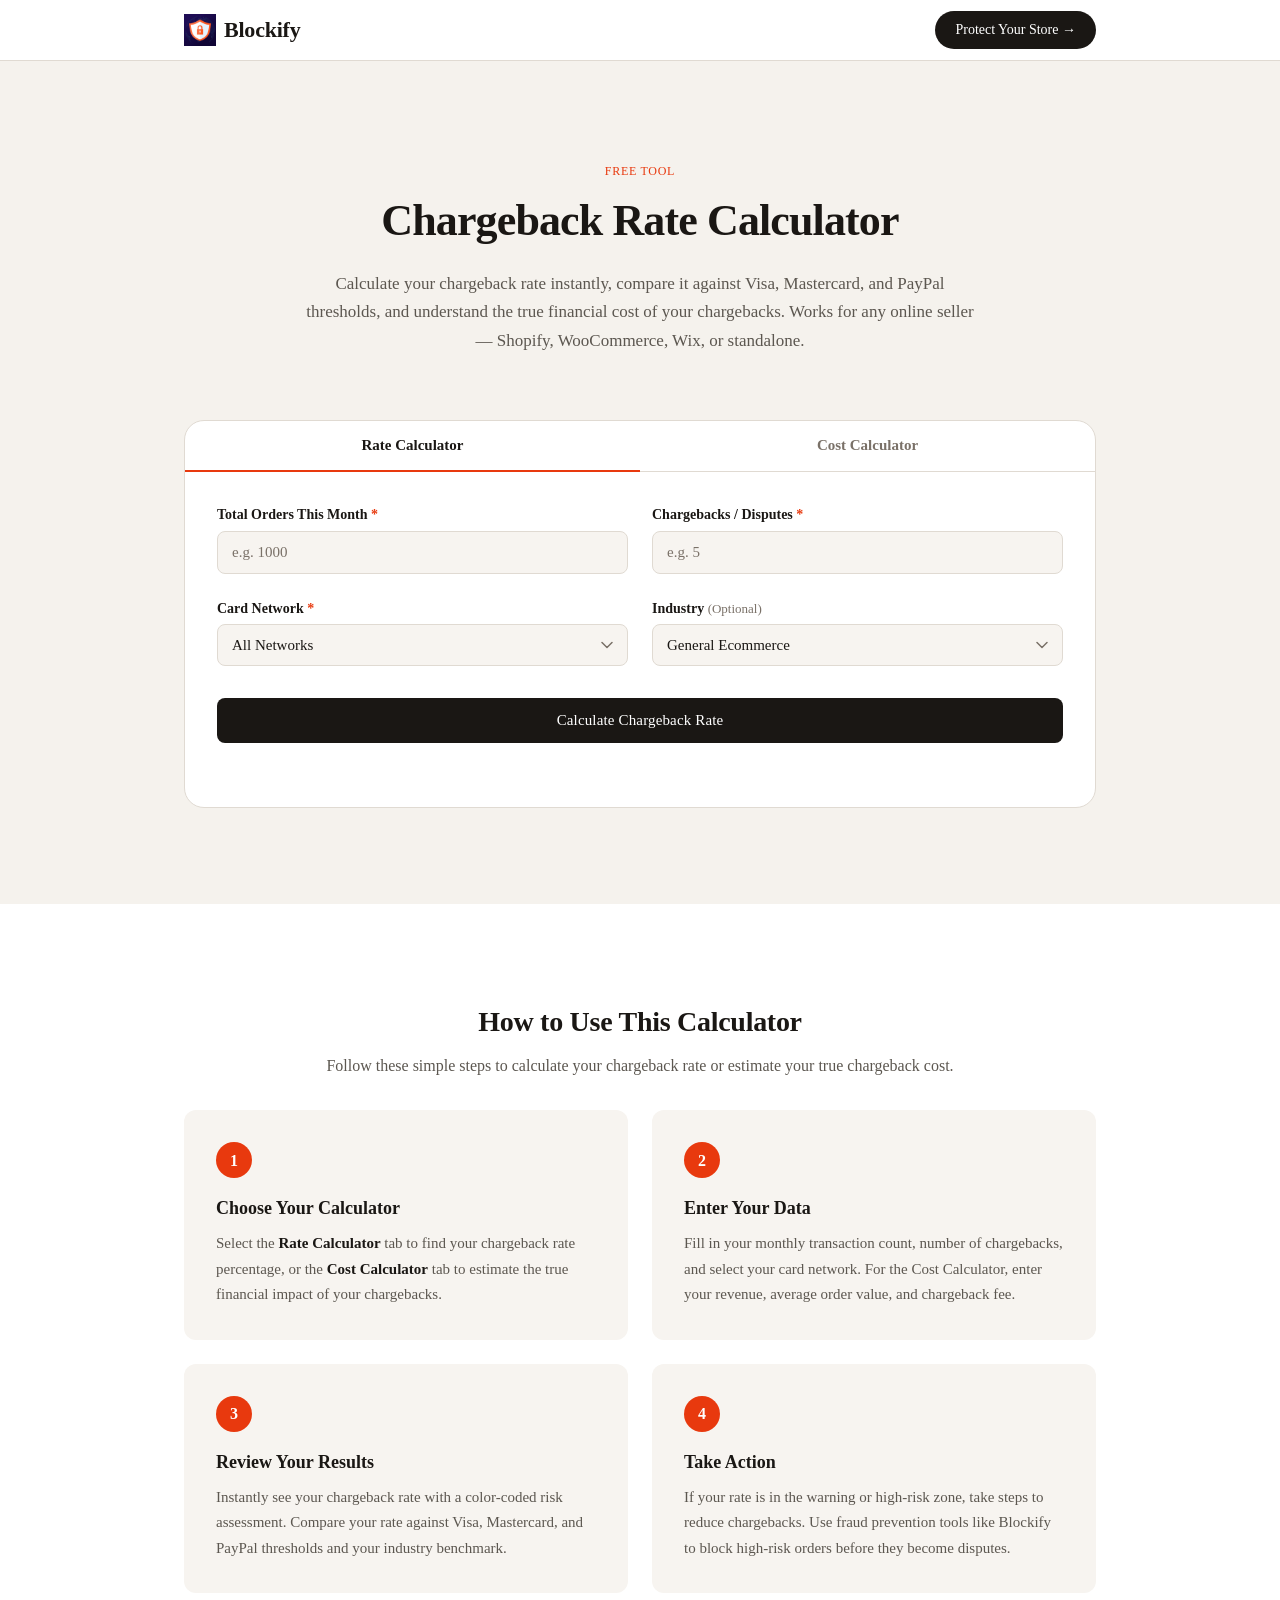
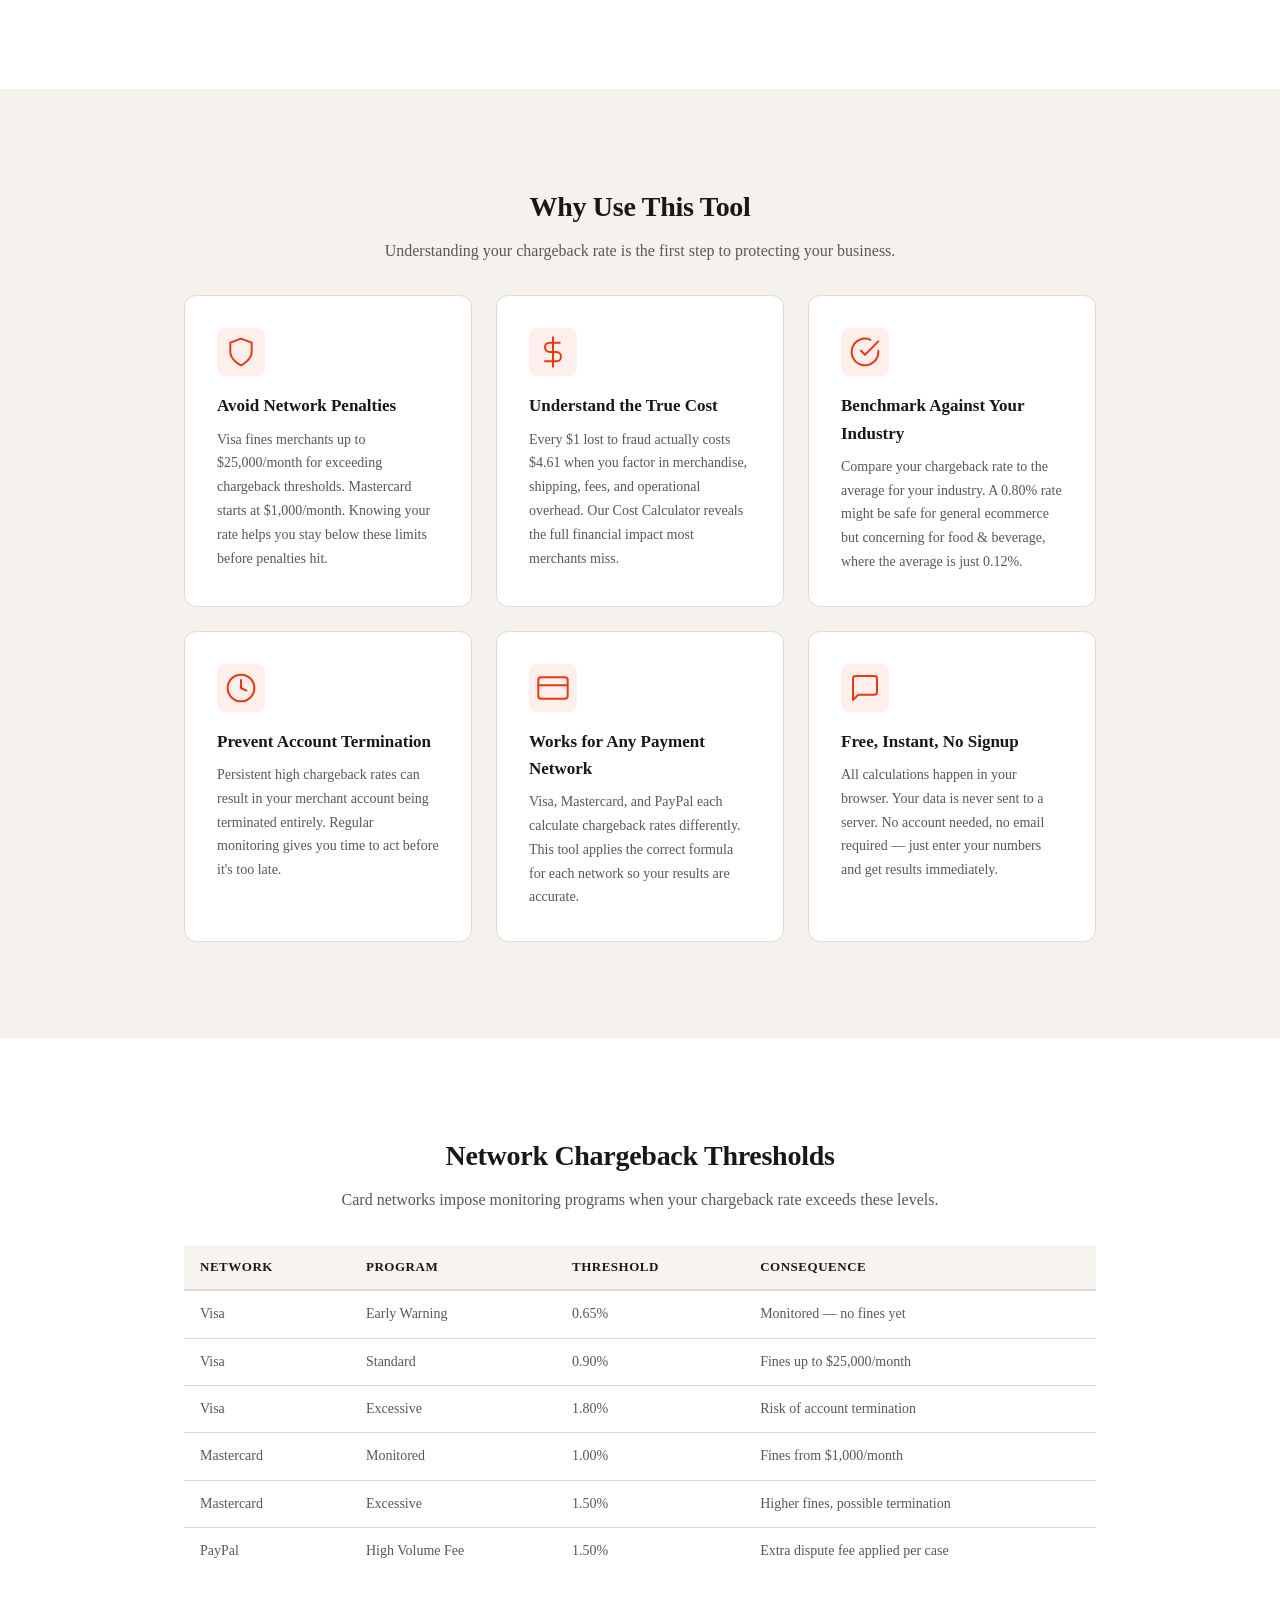
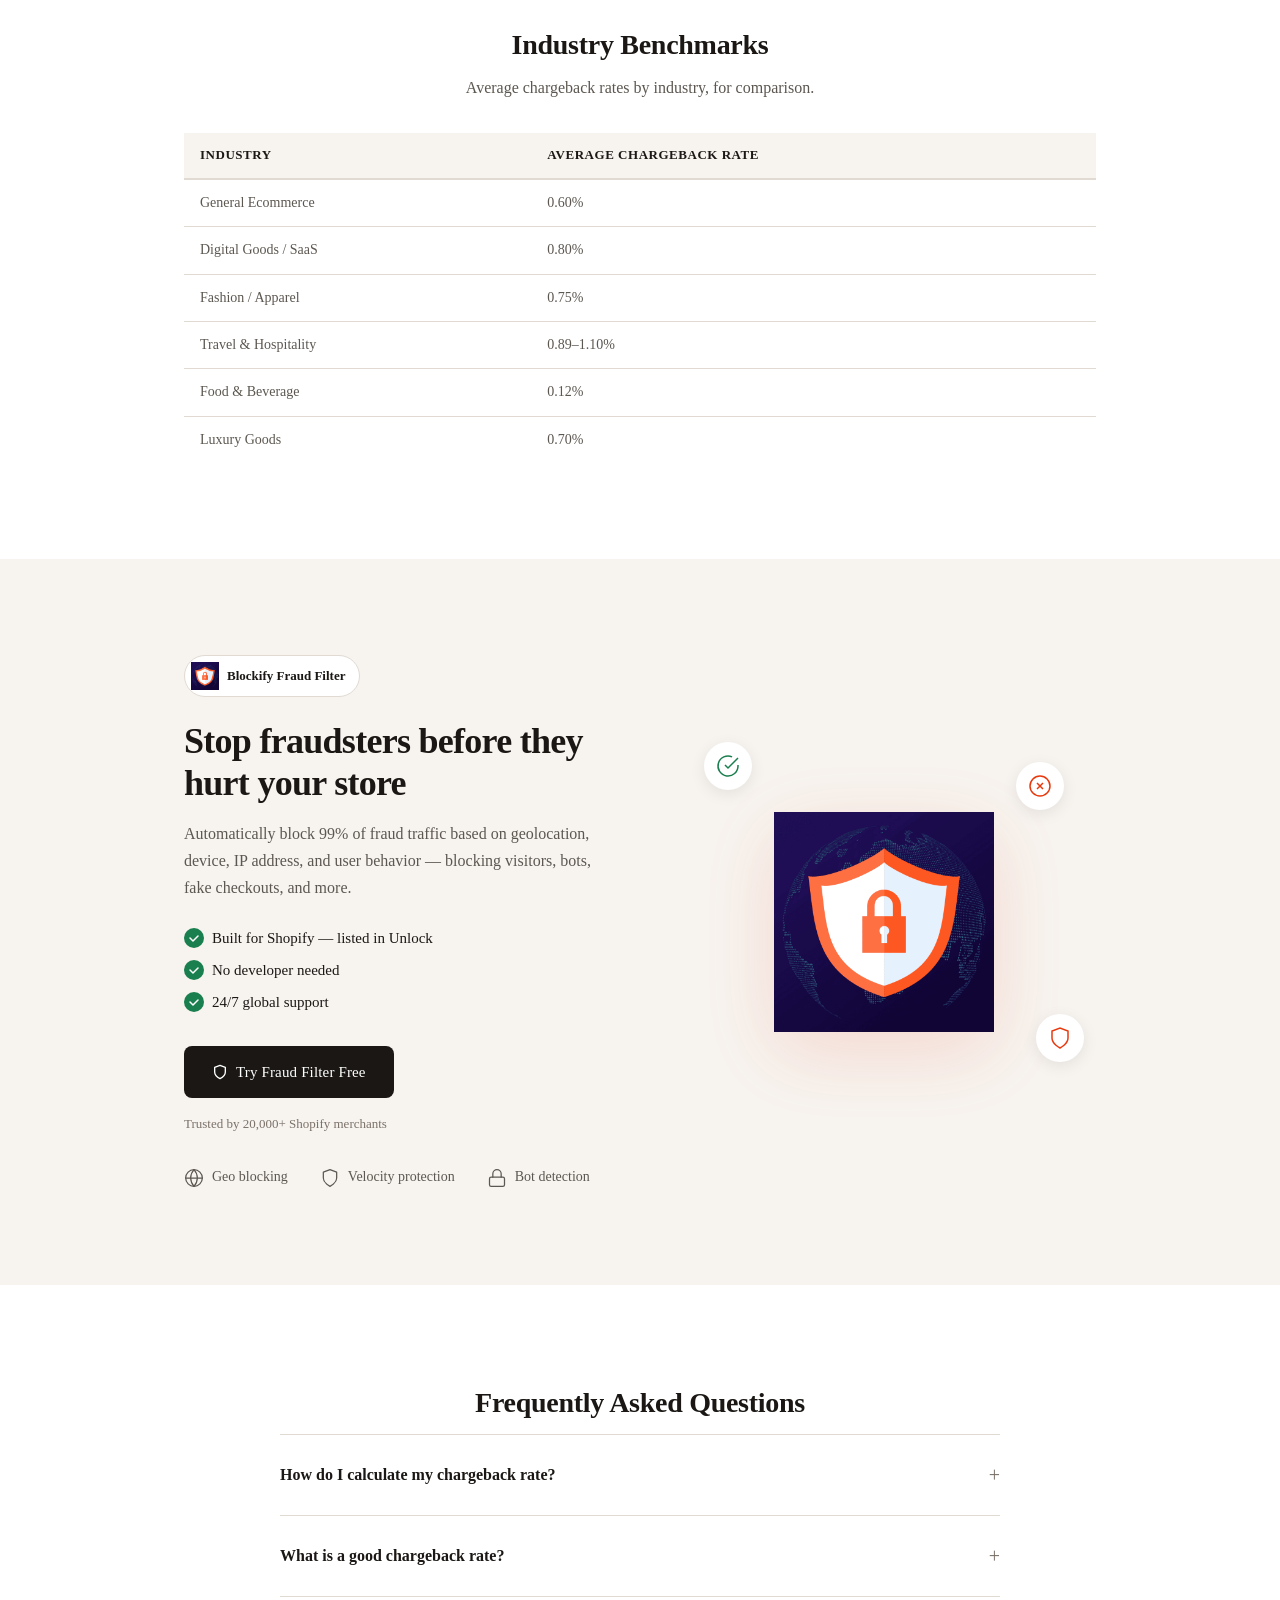
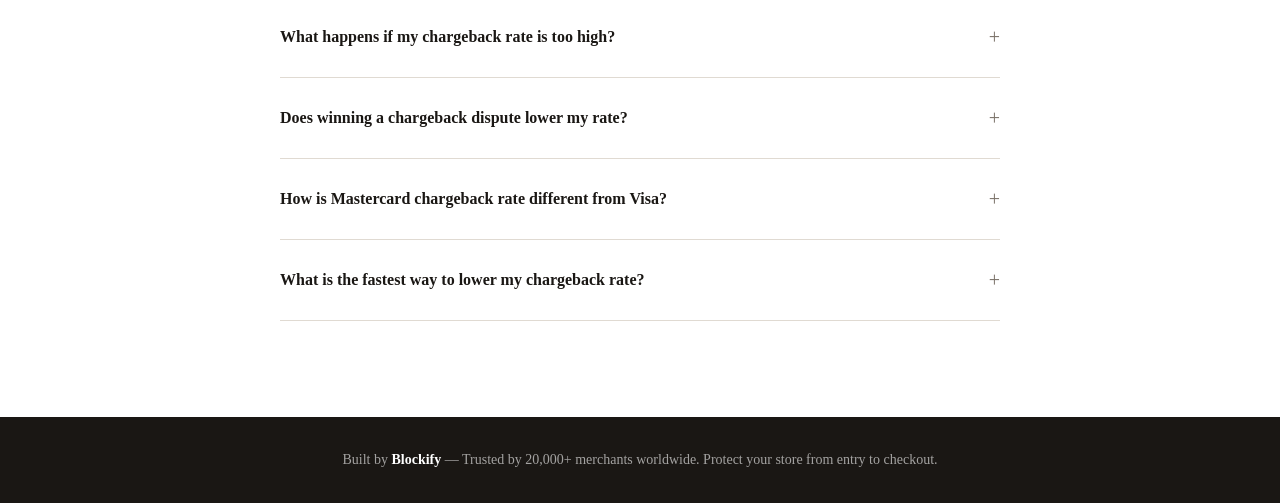
==== commit 319a207a: "feat: add Stop Fraudsters section, nav logo, Satoshi font, and UI refinements - Switch all fonts to " ====
--- a/index.html
+++ b/index.html
@@ -9,7 +9,7 @@
   <link rel="canonical" href="https://blockifyapp.com/chargeback-rate-calculator">
   <link rel="preconnect" href="https://fonts.googleapis.com">
   <link rel="preconnect" href="https://fonts.gstatic.com" crossorigin>
-  <link href="https://fonts.googleapis.com/css2?family=Syne:wght@600;700;800&family=DM+Sans:wght@400;500;600;700&display=swap" rel="stylesheet">
+  <link href="https://api.fontshare.com/v2/css?f[]=satoshi@400,500,600,700,800&display=swap" rel="stylesheet">
   <link rel="icon" href="data:,">
   <link rel="stylesheet" href="css/styles.css">
 </head>
@@ -19,6 +19,7 @@
   <nav class="nav" id="nav">
     <div class="nav__container">
       <a href="https://blockifyapp.com" class="nav__logo" aria-label="Blockify Home">
+        <img src="Logo.png" alt="Blockify" class="nav__logo-img">
         <span class="nav__wordmark">Blockify</span>
       </a>
       <a href="https://apps.shopify.com/blockify" class="nav__cta" target="_blank" rel="noopener">
@@ -394,6 +395,83 @@
     </div>
   </section>
 
+  <!-- Stop Fraudsters Section -->
+  <section class="stop-fraud-section" id="stop-fraud">
+    <div class="container">
+      <div class="stop-fraud">
+
+        <!-- Left Column: Content -->
+        <div class="stop-fraud__left">
+          <div class="stop-fraud__badge">
+            <img src="Logo.png" alt="Blockify" class="stop-fraud__badge-icon">
+            <span class="stop-fraud__badge-text">Blockify Fraud Filter</span>
+          </div>
+
+          <h2 class="stop-fraud__title">Stop fraudsters before they hurt your store</h2>
+
+          <p class="stop-fraud__text">
+            Automatically block 99% of fraud traffic based on geolocation, device, IP address, and user behavior — blocking visitors, bots, fake checkouts, and more.
+          </p>
+
+          <ul class="stop-fraud__checklist">
+            <li class="stop-fraud__check-item">
+              <svg class="stop-fraud__check-icon" width="20" height="20" viewBox="0 0 20 20" fill="none"><circle cx="10" cy="10" r="10" fill="#1A7F4E"/><path d="M6 10l3 3 5-5" stroke="#fff" stroke-width="1.5" stroke-linecap="round" stroke-linejoin="round"/></svg>
+              Built for Shopify — listed in Unlock
+            </li>
+            <li class="stop-fraud__check-item">
+              <svg class="stop-fraud__check-icon" width="20" height="20" viewBox="0 0 20 20" fill="none"><circle cx="10" cy="10" r="10" fill="#1A7F4E"/><path d="M6 10l3 3 5-5" stroke="#fff" stroke-width="1.5" stroke-linecap="round" stroke-linejoin="round"/></svg>
+              No developer needed
+            </li>
+            <li class="stop-fraud__check-item">
+              <svg class="stop-fraud__check-icon" width="20" height="20" viewBox="0 0 20 20" fill="none"><circle cx="10" cy="10" r="10" fill="#1A7F4E"/><path d="M6 10l3 3 5-5" stroke="#fff" stroke-width="1.5" stroke-linecap="round" stroke-linejoin="round"/></svg>
+              24/7 global support
+            </li>
+          </ul>
+
+          <a href="https://apps.shopify.com/blockify" class="btn btn--primary stop-fraud__btn" target="_blank" rel="noopener">
+            <svg width="16" height="16" viewBox="0 0 24 24" fill="none" stroke="currentColor" stroke-width="2" stroke-linecap="round" stroke-linejoin="round" style="margin-right:8px"><path d="M12 22s8-4 8-10V5l-8-3-8 3v7c0 6 8 10 8 10z"/></svg>
+            Try Fraud Filter Free
+          </a>
+
+          <p class="stop-fraud__trust">Trusted by 20,000+ Shopify merchants</p>
+
+          <div class="stop-fraud__features">
+            <div class="stop-fraud__feature">
+              <svg width="20" height="20" viewBox="0 0 24 24" fill="none" stroke="currentColor" stroke-width="1.5" stroke-linecap="round" stroke-linejoin="round"><circle cx="12" cy="12" r="10"/><line x1="2" y1="12" x2="22" y2="12"/><path d="M12 2a15.3 15.3 0 014 10 15.3 15.3 0 01-4 10 15.3 15.3 0 01-4-10 15.3 15.3 0 014-10z"/></svg>
+              <span>Geo blocking</span>
+            </div>
+            <div class="stop-fraud__feature">
+              <svg width="20" height="20" viewBox="0 0 24 24" fill="none" stroke="currentColor" stroke-width="1.5" stroke-linecap="round" stroke-linejoin="round"><path d="M12 22s8-4 8-10V5l-8-3-8 3v7c0 6 8 10 8 10z"/></svg>
+              <span>Velocity protection</span>
+            </div>
+            <div class="stop-fraud__feature">
+              <svg width="20" height="20" viewBox="0 0 24 24" fill="none" stroke="currentColor" stroke-width="1.5" stroke-linecap="round" stroke-linejoin="round"><rect x="3" y="11" width="18" height="11" rx="2" ry="2"/><path d="M7 11V7a5 5 0 0110 0v4"/></svg>
+              <span>Bot detection</span>
+            </div>
+          </div>
+        </div>
+
+        <!-- Right Column: Hero Image -->
+        <div class="stop-fraud__right">
+          <div class="stop-fraud__visual">
+            <img src="Logo.png" alt="Blockify Fraud Protection" class="stop-fraud__hero-img">
+            <!-- Decorative floating icons -->
+            <div class="stop-fraud__float stop-fraud__float--1">
+              <svg width="24" height="24" viewBox="0 0 24 24" fill="none" stroke="#E8390E" stroke-width="1.5"><circle cx="12" cy="12" r="10"/><path d="M15 9l-6 6M9 9l6 6"/></svg>
+            </div>
+            <div class="stop-fraud__float stop-fraud__float--2">
+              <svg width="24" height="24" viewBox="0 0 24 24" fill="none" stroke="#E8390E" stroke-width="1.5"><path d="M12 22s8-4 8-10V5l-8-3-8 3v7c0 6 8 10 8 10z"/></svg>
+            </div>
+            <div class="stop-fraud__float stop-fraud__float--3">
+              <svg width="24" height="24" viewBox="0 0 24 24" fill="none" stroke="#1A7F4E" stroke-width="1.5"><path d="M22 11.08V12a10 10 0 11-5.93-9.14"/><polyline points="22 4 12 14.01 9 11.01"/></svg>
+            </div>
+          </div>
+        </div>
+
+      </div>
+    </div>
+  </section>
+
   <!-- FAQ Section -->
   <section class="faq-section" id="faq">
     <div class="container">
--- a/css/styles.css
+++ b/css/styles.css
@@ -26,8 +26,8 @@
   --warning-amber: #B85C00;
 
   /* Typography */
-  --font-display: 'Syne', sans-serif;
-  --font-body: 'DM Sans', sans-serif;
+  --font-display: 'Satoshi', serif;
+  --font-body: 'Satoshi', serif;
 
   /* Spacing */
   --space-xs: 4px;
@@ -113,6 +113,12 @@
   gap: var(--space-sm);
 }
 
+.nav__logo-img {
+  width: 32px;
+  height: 32px;
+  object-fit: contain;
+}
+
 .nav__wordmark {
   font-family: var(--font-display);
   font-weight: 800;
@@ -160,7 +166,7 @@
 .hero__title {
   font-family: var(--font-display);
   font-size: 44px;
-  font-weight: 800;
+  font-weight: 900;
   color: var(--ink);
   letter-spacing: -0.02em;
   line-height: 1.1;
@@ -708,12 +714,14 @@
   color: var(--ink);
   letter-spacing: -0.01em;
   margin-bottom: var(--space-sm);
+  text-align: center;
 }
 
 .section-subtitle {
   font-size: 16px;
   color: var(--ink-secondary);
   margin-bottom: var(--space-xl);
+  text-align: center;
 }
 
 .table-wrapper {
@@ -756,10 +764,191 @@
   background-color: var(--surface);
 }
 
+/* ── Stop Fraudsters Section ── */
+
+.stop-fraud-section {
+  padding: var(--space-4xl) 0;
+  background-color: var(--surface);
+}
+
+.stop-fraud {
+  display: grid;
+  grid-template-columns: 1fr 1fr;
+  gap: var(--space-3xl);
+  align-items: center;
+}
+
+/* Left Column */
+
+.stop-fraud__left {
+  display: flex;
+  flex-direction: column;
+  align-items: flex-start;
+}
+
+.stop-fraud__badge {
+  display: inline-flex;
+  align-items: center;
+  gap: var(--space-sm);
+  padding: 6px 14px 6px 6px;
+  background-color: var(--white);
+  border: 1px solid var(--border);
+  border-radius: 99px;
+  margin-bottom: var(--space-lg);
+}
+
+.stop-fraud__badge-icon {
+  width: 28px;
+  height: 28px;
+  object-fit: contain;
+}
+
+.stop-fraud__badge-text {
+  font-size: 13px;
+  font-weight: 600;
+  color: var(--ink);
+}
+
+.stop-fraud__title {
+  font-family: var(--font-display);
+  font-size: 36px;
+  font-weight: 800;
+  color: var(--ink);
+  letter-spacing: -0.02em;
+  line-height: 1.15;
+  margin-bottom: var(--space-md);
+  text-align: left;
+}
+
+.stop-fraud__text {
+  font-size: 16px;
+  line-height: 1.7;
+  color: var(--ink-secondary);
+  margin-bottom: var(--space-lg);
+}
+
+.stop-fraud__checklist {
+  list-style: none;
+  display: flex;
+  flex-direction: column;
+  gap: var(--space-sm);
+  margin-bottom: var(--space-xl);
+}
+
+.stop-fraud__check-item {
+  display: flex;
+  align-items: center;
+  gap: var(--space-sm);
+  font-size: 15px;
+  color: var(--ink);
+  font-weight: 500;
+}
+
+.stop-fraud__check-icon {
+  flex-shrink: 0;
+}
+
+.stop-fraud__btn {
+  padding: 14px 28px;
+  font-size: 15px;
+  margin-bottom: var(--space-md);
+  width: auto;
+}
+
+.stop-fraud__trust {
+  font-size: 13px;
+  color: var(--text-muted);
+  margin-bottom: var(--space-xl);
+}
+
+.stop-fraud__features {
+  display: flex;
+  gap: var(--space-xl);
+}
+
+.stop-fraud__feature {
+  display: flex;
+  align-items: center;
+  gap: var(--space-sm);
+  font-size: 14px;
+  font-weight: 500;
+  color: var(--ink-secondary);
+  white-space: nowrap;
+}
+
+.stop-fraud__feature svg {
+  flex-shrink: 0;
+  color: var(--ink-secondary);
+}
+
+/* Right Column */
+
+.stop-fraud__right {
+  display: flex;
+  align-items: center;
+  justify-content: center;
+}
+
+.stop-fraud__visual {
+  position: relative;
+  width: 100%;
+  max-width: 400px;
+  aspect-ratio: 1;
+  display: flex;
+  align-items: center;
+  justify-content: center;
+}
+
+.stop-fraud__hero-img {
+  width: 220px;
+  height: 220px;
+  object-fit: contain;
+  filter: drop-shadow(0 20px 40px rgba(232, 57, 14, 0.15));
+}
+
+/* Floating decorative icons */
+
+.stop-fraud__float {
+  position: absolute;
+  width: 48px;
+  height: 48px;
+  background-color: var(--white);
+  border-radius: 50%;
+  display: flex;
+  align-items: center;
+  justify-content: center;
+  box-shadow: 0 4px 16px rgba(0, 0, 0, 0.08);
+  animation: float 3s ease-in-out infinite;
+}
+
+.stop-fraud__float--1 {
+  top: 10%;
+  right: 5%;
+  animation-delay: 0s;
+}
+
+.stop-fraud__float--2 {
+  bottom: 15%;
+  right: 0%;
+  animation-delay: 1s;
+}
+
+.stop-fraud__float--3 {
+  top: 5%;
+  left: 5%;
+  animation-delay: 2s;
+}
+
+@keyframes float {
+  0%, 100% { transform: translateY(0); }
+  50% { transform: translateY(-8px); }
+}
+
 /* ── FAQ Section ── */
 
 .faq-section {
   padding: var(--space-4xl) 0;
+  background-color: var(--white);
 }
 
 .faq-list {
@@ -904,6 +1093,34 @@
   .why-grid {
     grid-template-columns: 1fr;
   }
+
+  .stop-fraud {
+    grid-template-columns: 1fr;
+    gap: var(--space-2xl);
+  }
+
+  .stop-fraud__title {
+    font-size: 28px;
+  }
+
+  .stop-fraud__features {
+    flex-wrap: wrap;
+    gap: var(--space-md);
+  }
+
+  .stop-fraud__right {
+    order: -1;
+  }
+
+  .stop-fraud__hero-img {
+    width: 160px;
+    height: 160px;
+  }
+
+  .stop-fraud__visual {
+    max-width: 280px;
+    margin: 0 auto;
+  }
 }
 
 /* ── Responsive — Tablet (max-width: 768px) ── */
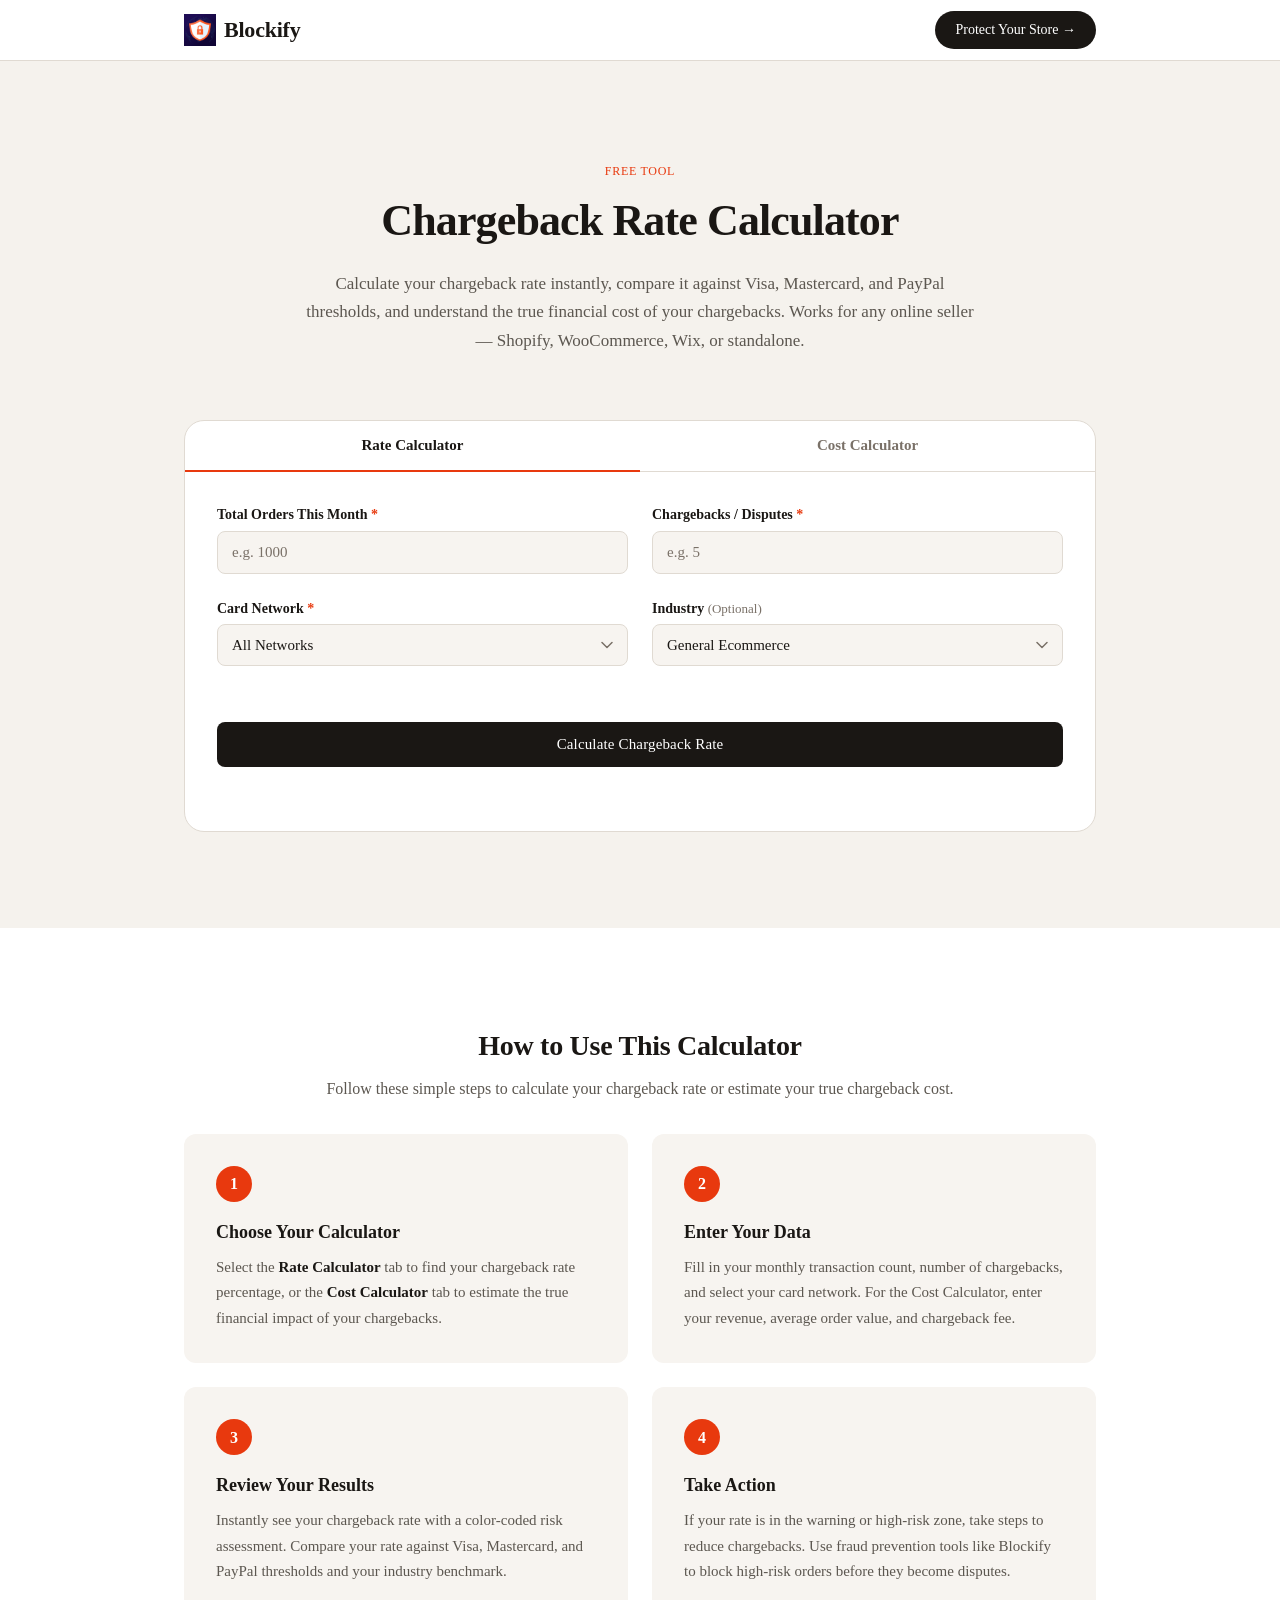
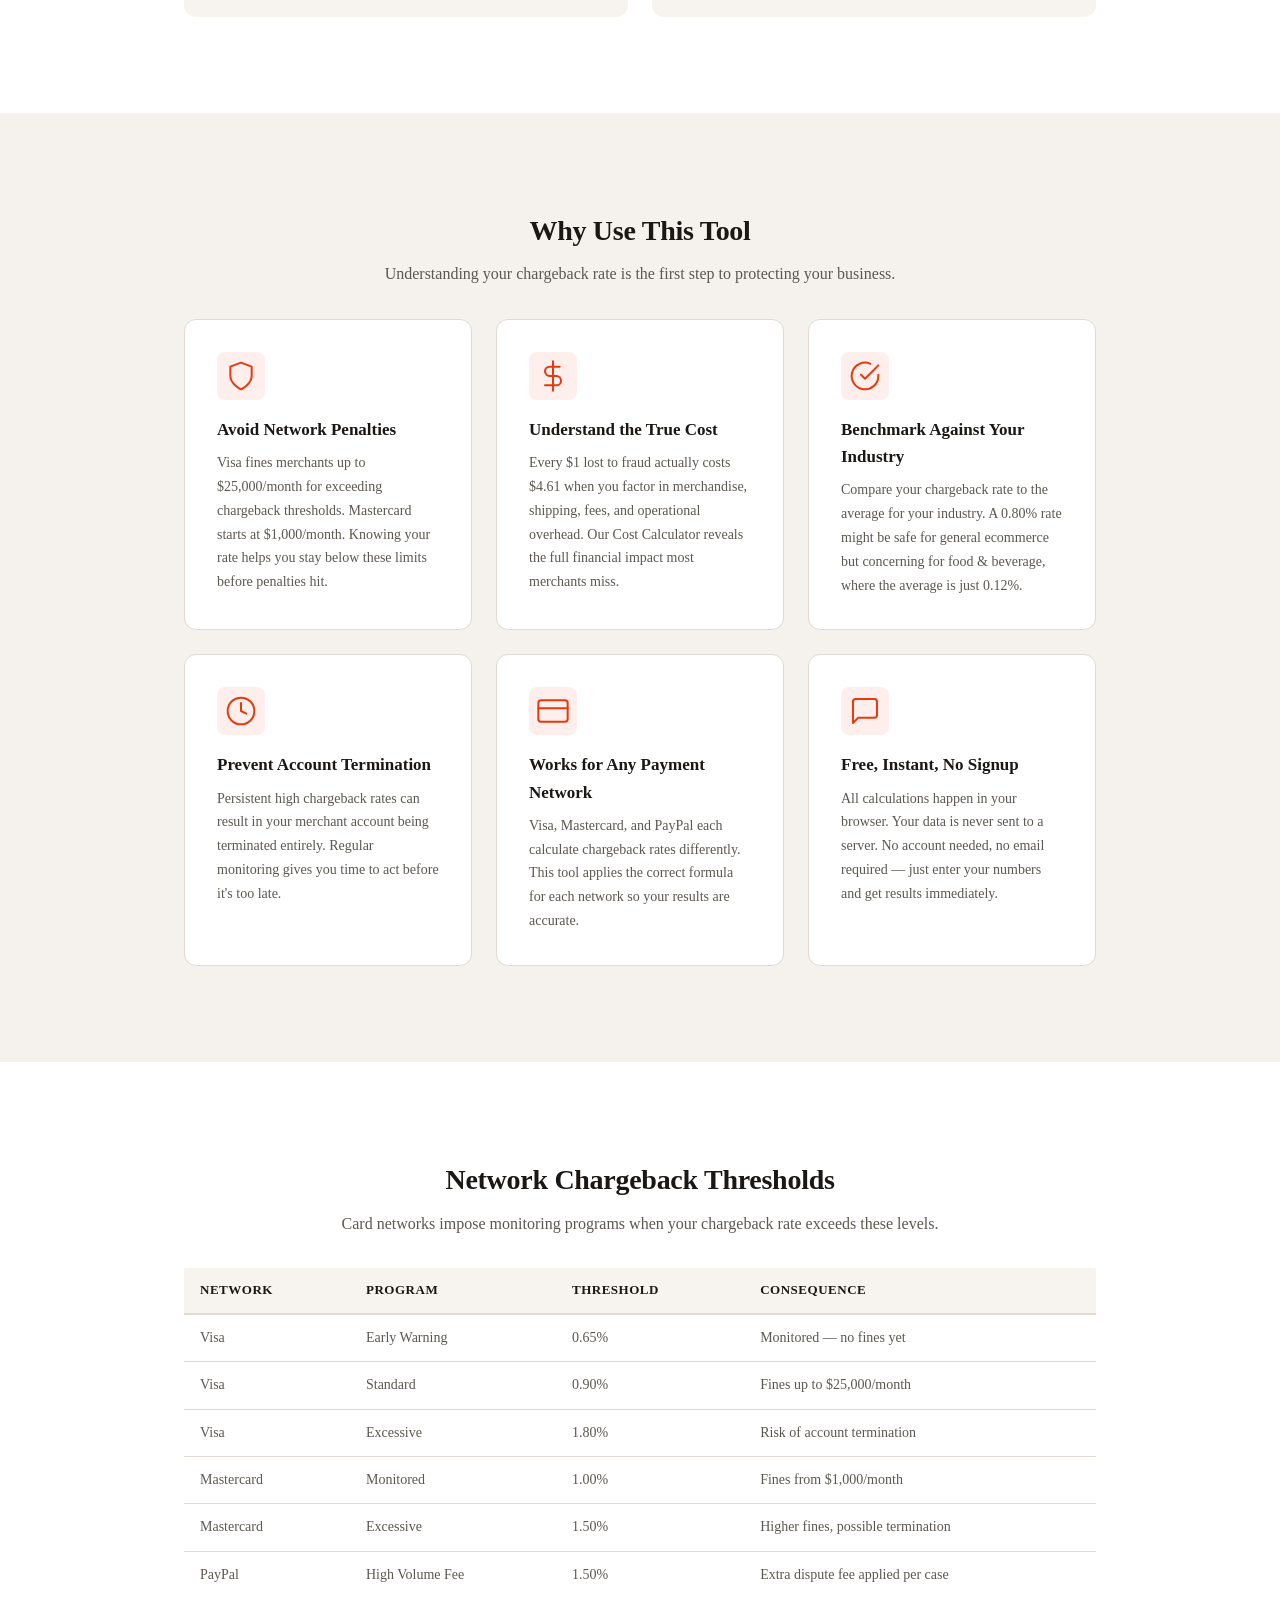
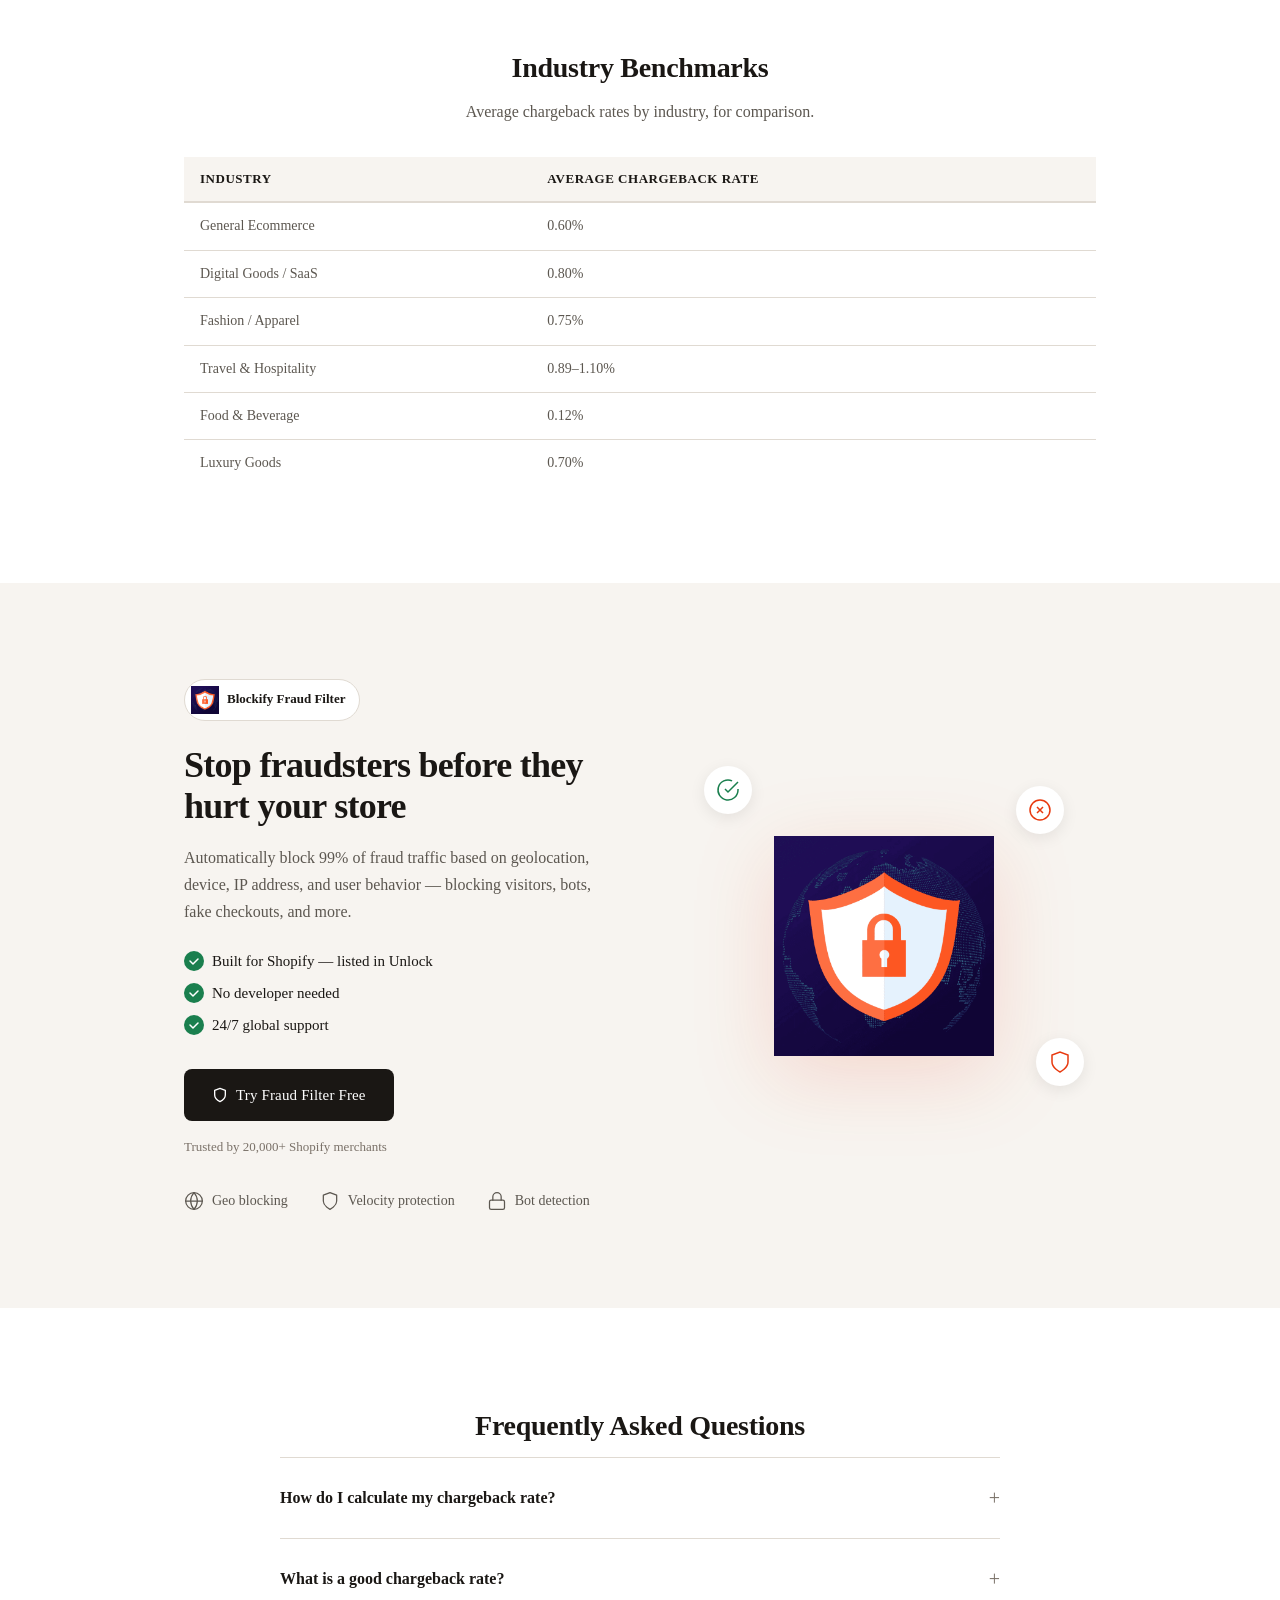
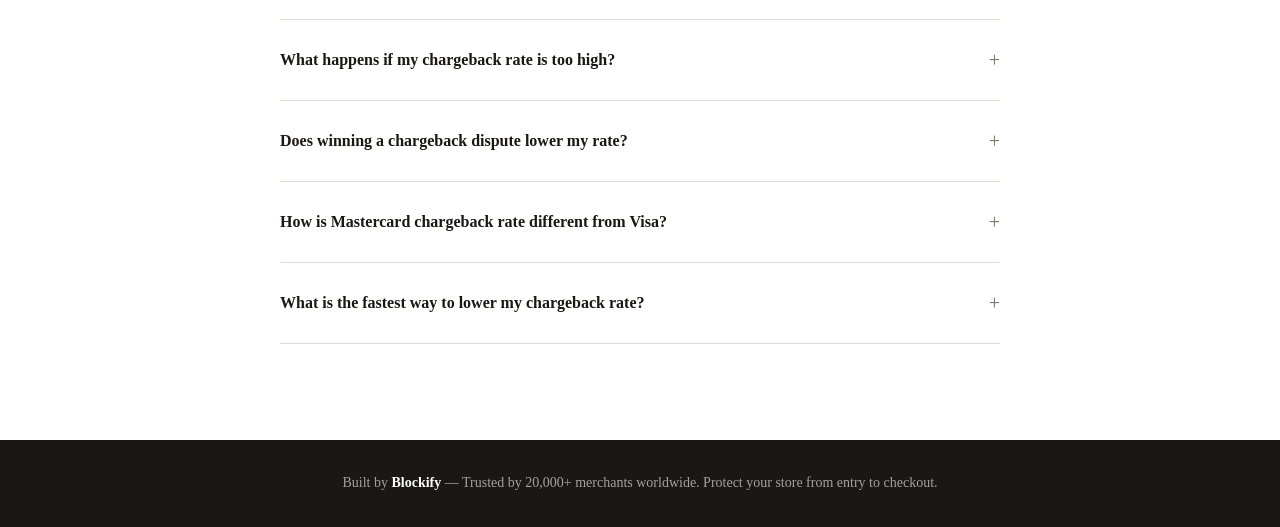
==== commit 5f01df59: "fix: tab keyboard navigation, aria-live regions, inline validation errors - Set tabindex="0"/"−1" an" ====
--- a/index.html
+++ b/index.html
@@ -112,11 +112,12 @@
 
             </div>
 
+            <p class="form-error" id="rate-error" role="alert" aria-live="assertive"></p>
             <button type="submit" class="btn btn--primary" id="btn-calculate-rate">Calculate Chargeback Rate</button>
           </form>
 
           <!-- Rate Result (hidden until calculated) -->
-          <div class="result result--hidden" id="result-rate">
+          <div class="result result--hidden" id="result-rate" role="region" aria-live="polite" aria-label="Rate Calculator Results">
             <div class="result__rate">
               <span class="result__percentage" id="rate-percentage">0.00%</span>
               <span class="result__verdict" id="rate-verdict">Safe</span>
@@ -178,11 +179,12 @@
 
             </div>
 
+            <p class="form-error" id="cost-error" role="alert" aria-live="assertive"></p>
             <button type="submit" class="btn btn--primary" id="btn-calculate-cost">Calculate True Cost</button>
           </form>
 
           <!-- Cost Result (hidden until calculated) -->
-          <div class="result result--hidden" id="result-cost">
+          <div class="result result--hidden" id="result-cost" role="region" aria-live="polite" aria-label="Cost Calculator Results">
             <div class="cost-cards">
               <div class="cost-card">
                 <p class="cost-card__label">Direct Loss / Month</p>
--- a/css/styles.css
+++ b/css/styles.css
@@ -313,6 +313,14 @@
   line-height: 1.5;
 }
 
+.form-error {
+  font-size: 13px;
+  color: #c0392b;
+  line-height: 1.5;
+  min-height: 1.2em;
+  margin-bottom: 8px;
+}
+
 /* ── Buttons ── */
 
 .btn {
